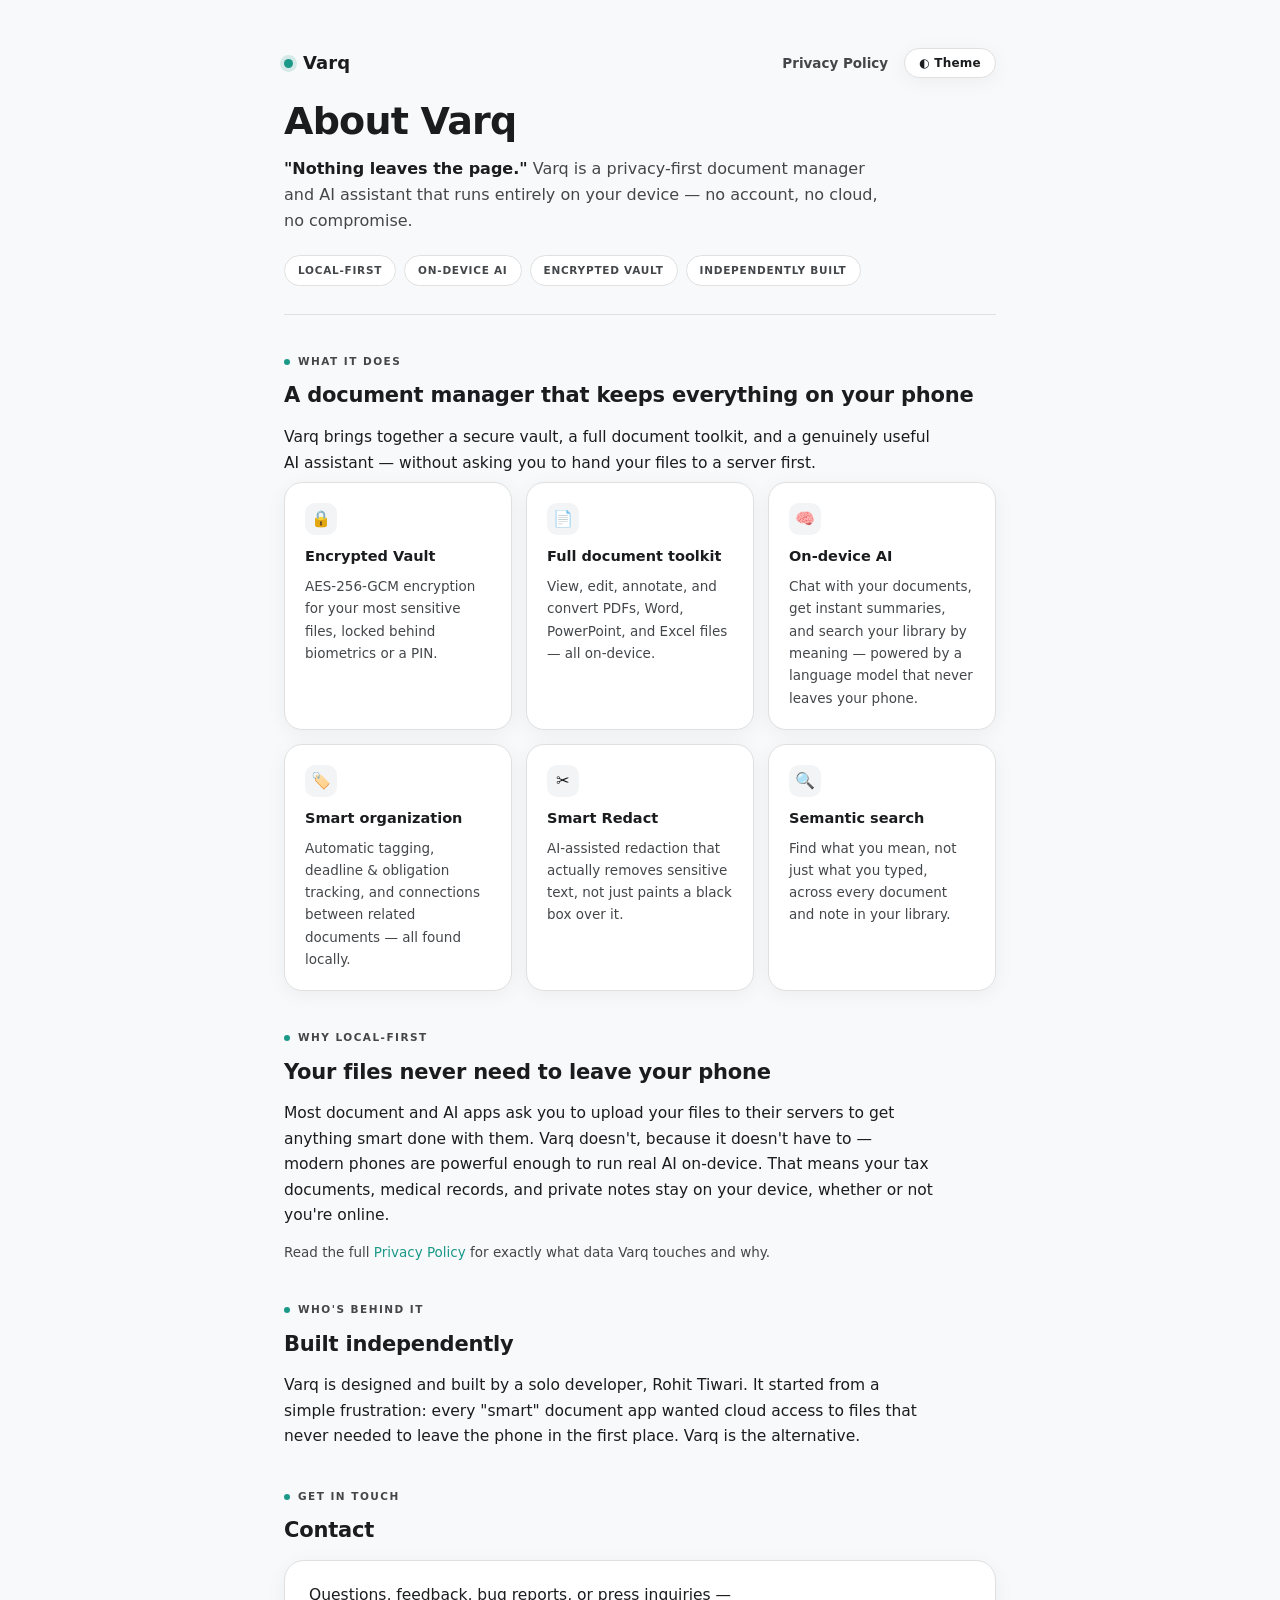
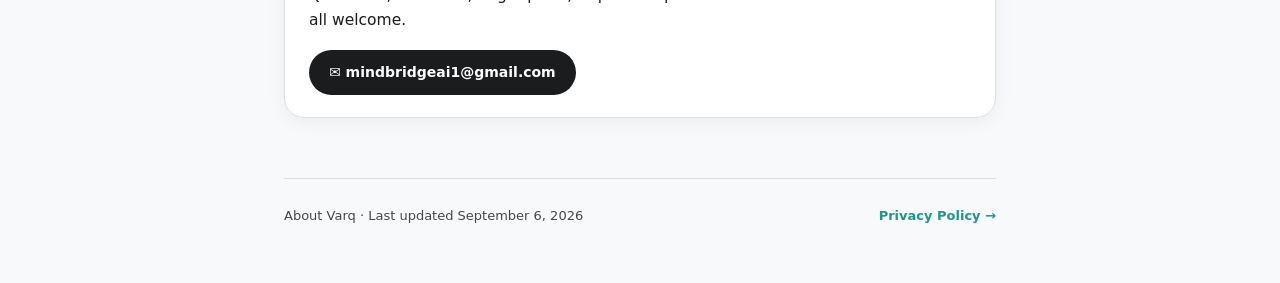
==== index.html @ 079fc521 "Varq Privacy Policy and About/Contact pages Static pages served via GitHub Pages. Replaces mindbridg" ====
<!doctype html>
<html lang="en">
<head>
<meta charset="utf-8">
<meta name="viewport" content="width=device-width, initial-scale=1">
<title>About &amp; Contact — Varq</title>
<meta name="description" content="Varq is a privacy-first document manager and on-device AI assistant. No account, no cloud, no compromise. Get in touch or read the Privacy Policy.">
<style>
/* ── Fonts (relative to web/ in the repo; graceful system-font fallback elsewhere) ── */
@font-face { font-family:'Manrope'; src:url('assets/fonts/Manrope%5Bwght%5D.ttf') format('truetype-variations'); font-weight:200 800; font-display:swap; }
@font-face { font-family:'Inter'; src:url('assets/fonts/Inter-Regular.ttf') format('truetype'); font-weight:400; font-display:swap; }
@font-face { font-family:'Inter'; src:url('assets/fonts/Inter-Medium.ttf') format('truetype'); font-weight:500; font-display:swap; }
@font-face { font-family:'Inter'; src:url('assets/fonts/Inter-SemiBold.ttf') format('truetype'); font-weight:600; font-display:swap; }
@font-face { font-family:'Inter'; src:url('assets/fonts/Inter-Bold.ttf') format('truetype'); font-weight:700; font-display:swap; }
@font-face { font-family:'JetBrainsMono'; src:url('assets/fonts/JetBrainsMono-Regular.ttf') format('truetype'); font-weight:400; font-display:swap; }

/* ── Page tokens — shared with docs/design-system.html ── */
:root {
  --bg:#F8F9FA; --surface:#FFFFFF; --surface-high:#F3F4F5; --surface-highest:#E7E8E9;
  --ink:#1A1C1E; --muted:#44474A; --faint:#77797D; --hairline:#E0E0E0;
  --accent:#1A1C1E; --on-accent:#FFFFFF; --gold-ink:#735C00; --teal:#1A9888;
  --shadow-2:0 4px 20px rgba(0,0,0,.05);
  --shadow-2h:0 6px 28px rgba(0,0,0,.08);
  --font-display:'Manrope',-apple-system,'Segoe UI',system-ui,sans-serif;
  --font-body:'Inter',-apple-system,'Segoe UI',Roboto,system-ui,sans-serif;
  --font-mono:'JetBrainsMono',ui-monospace,'SF Mono','Cascadia Code',Menlo,monospace;
  color-scheme: light dark;
}
@media (prefers-color-scheme: dark) {
  :root:not([data-theme="light"]) {
    --bg:#121212; --surface:#1A1C1E; --surface-high:#25272A; --surface-highest:#2E3032;
    --ink:#F0F1F2; --muted:#C5C6CA; --faint:#8A8D91; --hairline:#44474A;
    --accent:#E2E2E5; --on-accent:#1A1C1E; --gold-ink:#FED65B; --teal:#44DDC1;
    --shadow-2:0 4px 20px rgba(0,0,0,.45);
    --shadow-2h:0 6px 28px rgba(0,0,0,.55);
  }
}
:root[data-theme="dark"] {
  --bg:#121212; --surface:#1A1C1E; --surface-high:#25272A; --surface-highest:#2E3032;
  --ink:#F0F1F2; --muted:#C5C6CA; --faint:#8A8D91; --hairline:#44474A;
  --accent:#E2E2E5; --on-accent:#1A1C1E; --gold-ink:#FED65B; --teal:#44DDC1;
  --shadow-2:0 4px 20px rgba(0,0,0,.45);
  --shadow-2h:0 6px 28px rgba(0,0,0,.55);
}

* { box-sizing:border-box; margin:0; padding:0; }
html { scroll-behavior:smooth; }
body {
  font-family:var(--font-body); font-size:15.5px; line-height:1.65;
  background:var(--bg); color:var(--ink); -webkit-font-smoothing:antialiased;
}
a { color:var(--teal); text-decoration:none; }
a:hover { text-decoration:underline; }
:focus-visible { outline:2px solid var(--gold-ink); outline-offset:2px; border-radius:4px; }
strong { color:var(--ink); }

.wrap { max-width:760px; margin:0 auto; padding:0 24px; }

header.masthead { padding:48px 0 28px; border-bottom:1px solid var(--hairline); }
.top-row { display:flex; align-items:center; gap:16px; flex-wrap:wrap; }
.brand { display:flex; align-items:center; gap:10px; font-family:var(--font-display); font-weight:800; font-size:18px; letter-spacing:.1px; }
.brand-dot { width:9px; height:9px; border-radius:50%; background:var(--teal); box-shadow:0 0 0 4px color-mix(in srgb, var(--teal) 16%, transparent); flex:none; }
.top-nav { margin-left:auto; display:flex; align-items:center; gap:18px; font-size:13.5px; font-weight:600; }
.top-nav a { color:var(--muted); }
.top-nav a:hover { color:var(--ink); }
.theme-toggle {
  border:1px solid var(--hairline); background:var(--surface); color:var(--ink);
  border-radius:9999px; padding:7px 14px; font:600 12px var(--font-body); letter-spacing:.02em;
  cursor:pointer; box-shadow:var(--shadow-2);
}
.theme-toggle:hover { box-shadow:var(--shadow-2h); }

h1 {
  font-family:var(--font-display); font-weight:800; font-size:clamp(28px,5vw,38px);
  letter-spacing:-.02em; line-height:1.15; margin-top:22px; text-wrap:balance;
}
.lede { color:var(--muted); font-size:16px; max-width:60ch; margin-top:12px; }
.lede em { color:var(--ink); font-style:normal; font-weight:600; }

.meta-chips { display:flex; gap:8px; flex-wrap:wrap; margin-top:20px; }
.meta-chip {
  font-size:10.5px; font-weight:700; letter-spacing:.07em; text-transform:uppercase;
  border:1px solid var(--hairline); border-radius:9999px; padding:6px 13px; color:var(--muted);
  background:var(--surface);
}

main { padding-bottom:8px; }
section { padding:38px 0 0; }
.eyebrow {
  display:flex; align-items:center; gap:8px;
  font-size:10.5px; font-weight:700; letter-spacing:.14em; text-transform:uppercase; color:var(--muted);
}
.eyebrow::before { content:''; width:6px; height:6px; border-radius:50%; background:var(--teal); }
h2 { font-family:var(--font-display); font-weight:800; font-size:21px; letter-spacing:-.01em; margin:8px 0 12px; }
section p { color:var(--ink); max-width:66ch; }
section p + p { margin-top:12px; }
section .note { color:var(--muted); font-size:13.5px; margin-top:12px; }

.card { background:var(--surface); border:1px solid var(--hairline); border-radius:20px; box-shadow:var(--shadow-2); padding:22px 24px; }

.feature-grid { display:grid; grid-template-columns:repeat(auto-fit,minmax(210px,1fr)); gap:14px; margin-top:6px; }
.feature-card { background:var(--surface); border:1px solid var(--hairline); border-radius:18px; padding:20px; box-shadow:var(--shadow-2); }
.feature-card .ic {
  width:32px; height:32px; border-radius:10px; background:var(--surface-high);
  display:flex; align-items:center; justify-content:center; font-size:16px; margin-bottom:10px;
}
.feature-card h3 { font-family:var(--font-display); font-weight:800; font-size:14.5px; margin-bottom:6px; }
.feature-card p { color:var(--muted); font-size:13.5px; max-width:none; }

.contact-card { display:flex; flex-wrap:wrap; align-items:center; gap:16px; justify-content:space-between; }
.contact-btn {
  display:inline-flex; align-items:center; gap:8px; background:var(--accent); color:var(--on-accent);
  font-weight:700; font-size:14px; padding:11px 20px; border-radius:9999px; white-space:nowrap;
}
.contact-btn:hover { text-decoration:none; opacity:.92; }

footer {
  border-top:1px solid var(--hairline); margin-top:52px; padding:26px 0 56px;
  font-size:13px; color:var(--muted); display:flex; flex-wrap:wrap; gap:8px 22px;
  justify-content:space-between; align-items:center;
}
footer a { font-weight:600; }

@media print {
  .theme-toggle { display:none; }
  body { background:#fff; color:#000; }
}
</style>
</head>
<body>
<div class="wrap">
  <header class="masthead">
    <div class="top-row">
      <div class="brand"><span class="brand-dot" aria-hidden="true"></span>Varq</div>
      <nav class="top-nav">
        <a href="privacy-policy.html">Privacy Policy</a>
      </nav>
      <button class="theme-toggle" id="themeToggle" type="button" aria-label="Toggle page theme">◐ Theme</button>
    </div>
    <h1>About Varq</h1>
    <p class="lede"><em>"Nothing leaves the page."</em> Varq is a privacy-first document manager and AI assistant that runs entirely on your device — no account, no cloud, no compromise.</p>
    <div class="meta-chips">
      <span class="meta-chip">Local-first</span>
      <span class="meta-chip">On-device AI</span>
      <span class="meta-chip">Encrypted vault</span>
      <span class="meta-chip">Independently built</span>
    </div>
  </header>

  <main>
    <section id="what-it-does">
      <div class="eyebrow">What it does</div>
      <h2>A document manager that keeps everything on your phone</h2>
      <p>Varq brings together a secure vault, a full document toolkit, and a genuinely useful AI assistant — without asking you to hand your files to a server first.</p>
      <div class="feature-grid">
        <div class="feature-card">
          <div class="ic">🔒</div>
          <h3>Encrypted Vault</h3>
          <p>AES-256-GCM encryption for your most sensitive files, locked behind biometrics or a PIN.</p>
        </div>
        <div class="feature-card">
          <div class="ic">📄</div>
          <h3>Full document toolkit</h3>
          <p>View, edit, annotate, and convert PDFs, Word, PowerPoint, and Excel files — all on-device.</p>
        </div>
        <div class="feature-card">
          <div class="ic">🧠</div>
          <h3>On-device AI</h3>
          <p>Chat with your documents, get instant summaries, and search your library by meaning — powered by a language model that never leaves your phone.</p>
        </div>
        <div class="feature-card">
          <div class="ic">🏷️</div>
          <h3>Smart organization</h3>
          <p>Automatic tagging, deadline &amp; obligation tracking, and connections between related documents — all found locally.</p>
        </div>
        <div class="feature-card">
          <div class="ic">✂️</div>
          <h3>Smart Redact</h3>
          <p>AI-assisted redaction that actually removes sensitive text, not just paints a black box over it.</p>
        </div>
        <div class="feature-card">
          <div class="ic">🔍</div>
          <h3>Semantic search</h3>
          <p>Find what you mean, not just what you typed, across every document and note in your library.</p>
        </div>
      </div>
    </section>

    <section id="why-local-first">
      <div class="eyebrow">Why local-first</div>
      <h2>Your files never need to leave your phone</h2>
      <p>Most document and AI apps ask you to upload your files to their servers to get anything smart done with them. Varq doesn't, because it doesn't have to — modern phones are powerful enough to run real AI on-device. That means your tax documents, medical records, and private notes stay on your device, whether or not you're online.</p>
      <p class="note">Read the full <a href="privacy-policy.html">Privacy Policy</a> for exactly what data Varq touches and why.</p>
    </section>

    <section id="built-by">
      <div class="eyebrow">Who's behind it</div>
      <h2>Built independently</h2>
      <p>Varq is designed and built by a solo developer, Rohit Tiwari. It started from a simple frustration: every "smart" document app wanted cloud access to files that never needed to leave the phone in the first place. Varq is the alternative.</p>
    </section>

    <section id="contact">
      <div class="eyebrow">Get in touch</div>
      <h2>Contact</h2>
      <div class="card contact-card">
        <p style="max-width:44ch">Questions, feedback, bug reports, or press inquiries — all welcome.</p>
        <a class="contact-btn" href="mailto:mindbridgeai1@gmail.com">✉ mindbridgeai1@gmail.com</a>
      </div>
    </section>
  </main>

  <footer>
    <span>About Varq · Last updated September 6, 2026</span>
    <a href="privacy-policy.html">Privacy Policy →</a>
  </footer>
</div>
<script>
(function () {
  var root = document.documentElement;
  try {
    var saved = localStorage.getItem('mb-theme');
    if (saved === 'dark' || saved === 'light') root.dataset.theme = saved;
  } catch (e) {}
  document.getElementById('themeToggle').addEventListener('click', function () {
    var dark = root.dataset.theme ? root.dataset.theme === 'dark'
      : matchMedia('(prefers-color-scheme: dark)').matches;
    var next = dark ? 'light' : 'dark';
    root.dataset.theme = next;
    try { localStorage.setItem('mb-theme', next); } catch (e) {}
  });
})();
</script>
</body>
</html>
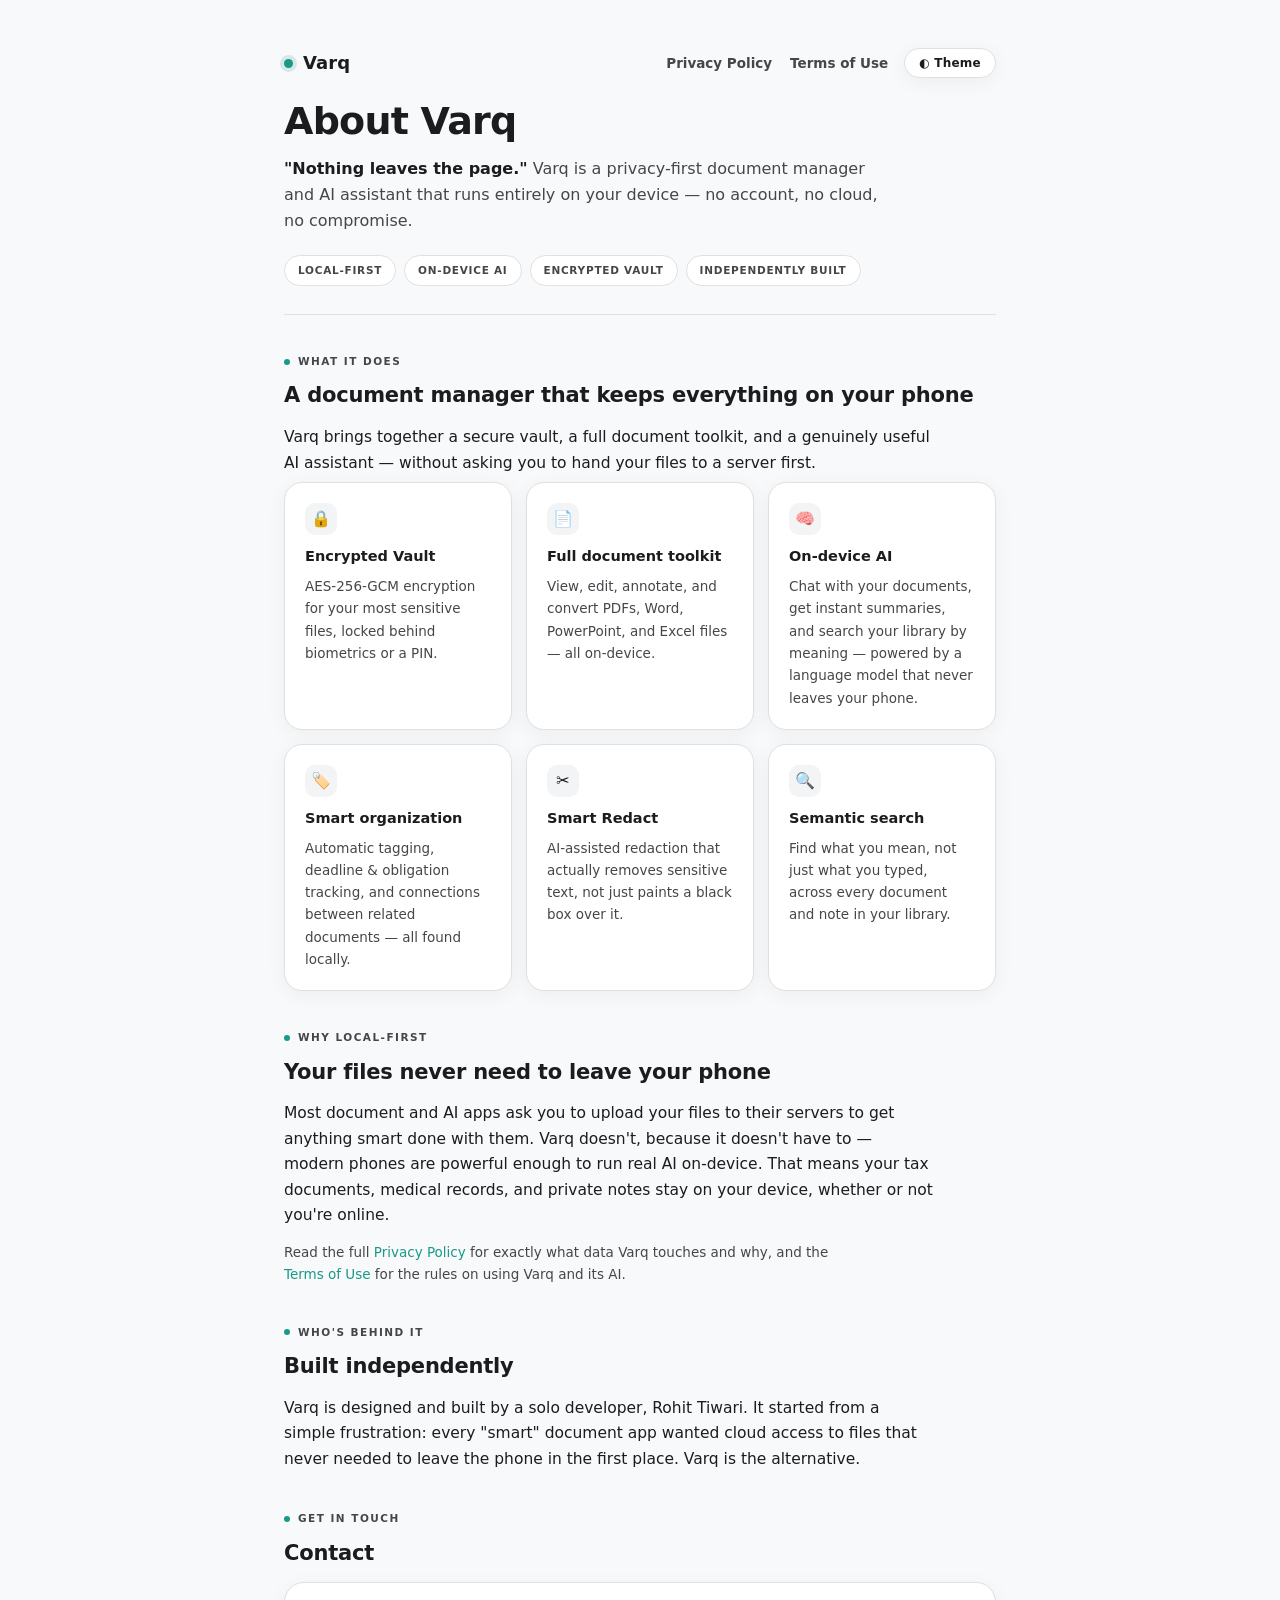
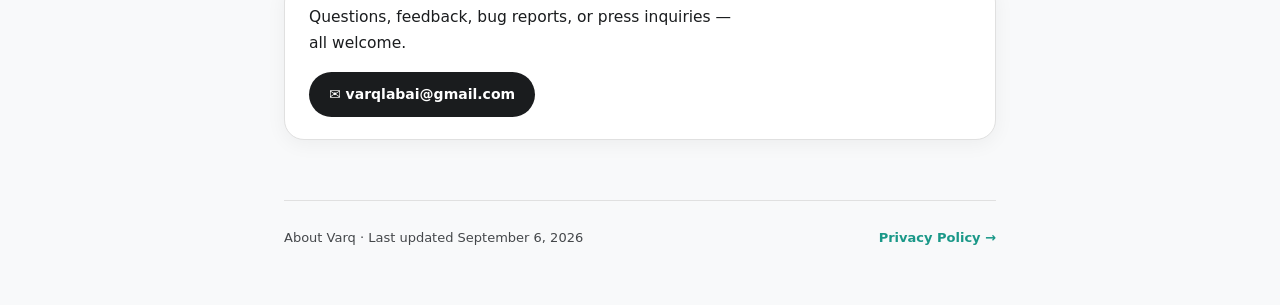
==== commit 774d322f: "Terms of Use, corrected privacy policy, Varq contact address - New terms.html (Gemma Terms of Use no" ====
--- a/index.html
+++ b/index.html
@@ -134,6 +134,7 @@
       <div class="brand"><span class="brand-dot" aria-hidden="true"></span>Varq</div>
       <nav class="top-nav">
         <a href="privacy-policy.html">Privacy Policy</a>
+        <a href="terms.html">Terms of Use</a>
       </nav>
       <button class="theme-toggle" id="themeToggle" type="button" aria-label="Toggle page theme">◐ Theme</button>
     </div>
@@ -190,7 +191,7 @@
       <div class="eyebrow">Why local-first</div>
       <h2>Your files never need to leave your phone</h2>
       <p>Most document and AI apps ask you to upload your files to their servers to get anything smart done with them. Varq doesn't, because it doesn't have to — modern phones are powerful enough to run real AI on-device. That means your tax documents, medical records, and private notes stay on your device, whether or not you're online.</p>
-      <p class="note">Read the full <a href="privacy-policy.html">Privacy Policy</a> for exactly what data Varq touches and why.</p>
+      <p class="note">Read the full <a href="privacy-policy.html">Privacy Policy</a> for exactly what data Varq touches and why, and the <a href="terms.html">Terms of Use</a> for the rules on using Varq and its AI.</p>
     </section>
 
     <section id="built-by">
@@ -204,7 +205,7 @@
       <h2>Contact</h2>
       <div class="card contact-card">
         <p style="max-width:44ch">Questions, feedback, bug reports, or press inquiries — all welcome.</p>
-        <a class="contact-btn" href="mailto:mindbridgeai1@gmail.com">✉ mindbridgeai1@gmail.com</a>
+        <a class="contact-btn" href="mailto:varqlabai@gmail.com">✉ varqlabai@gmail.com</a>
       </div>
     </section>
   </main>
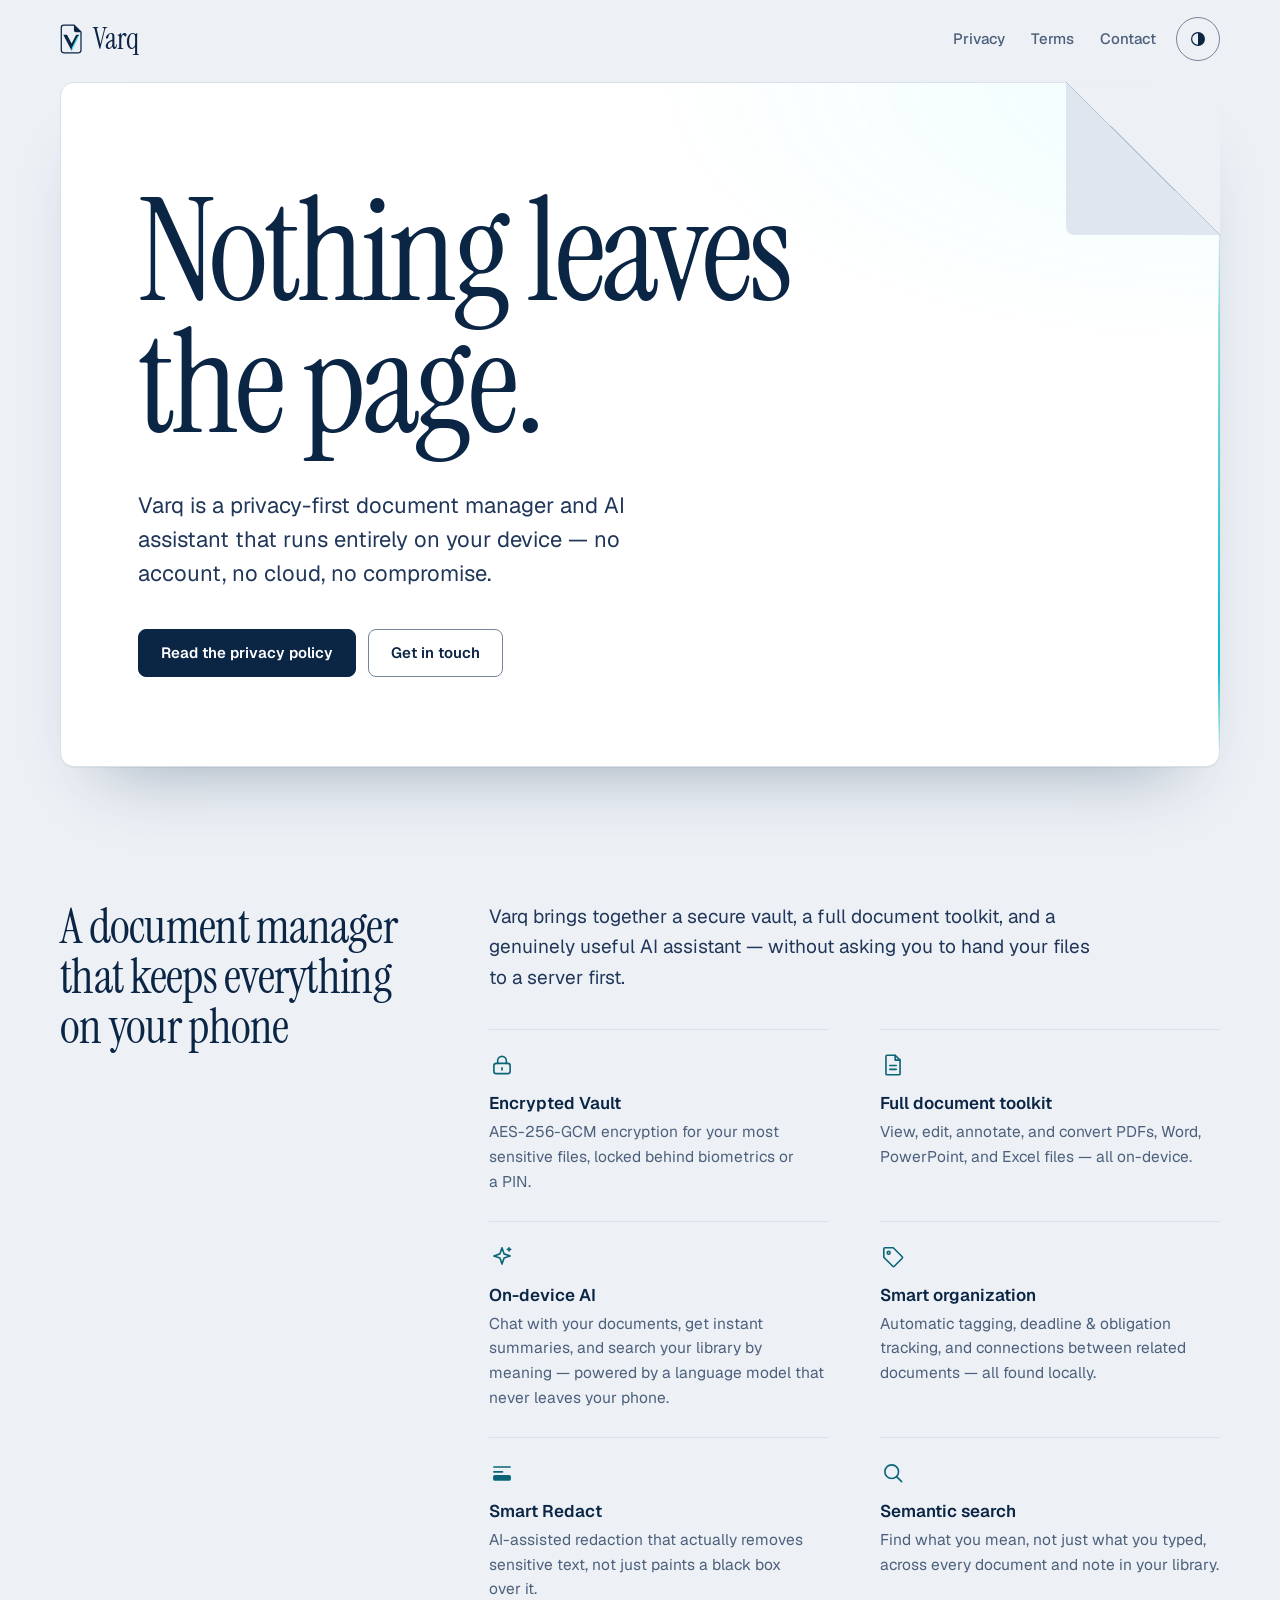
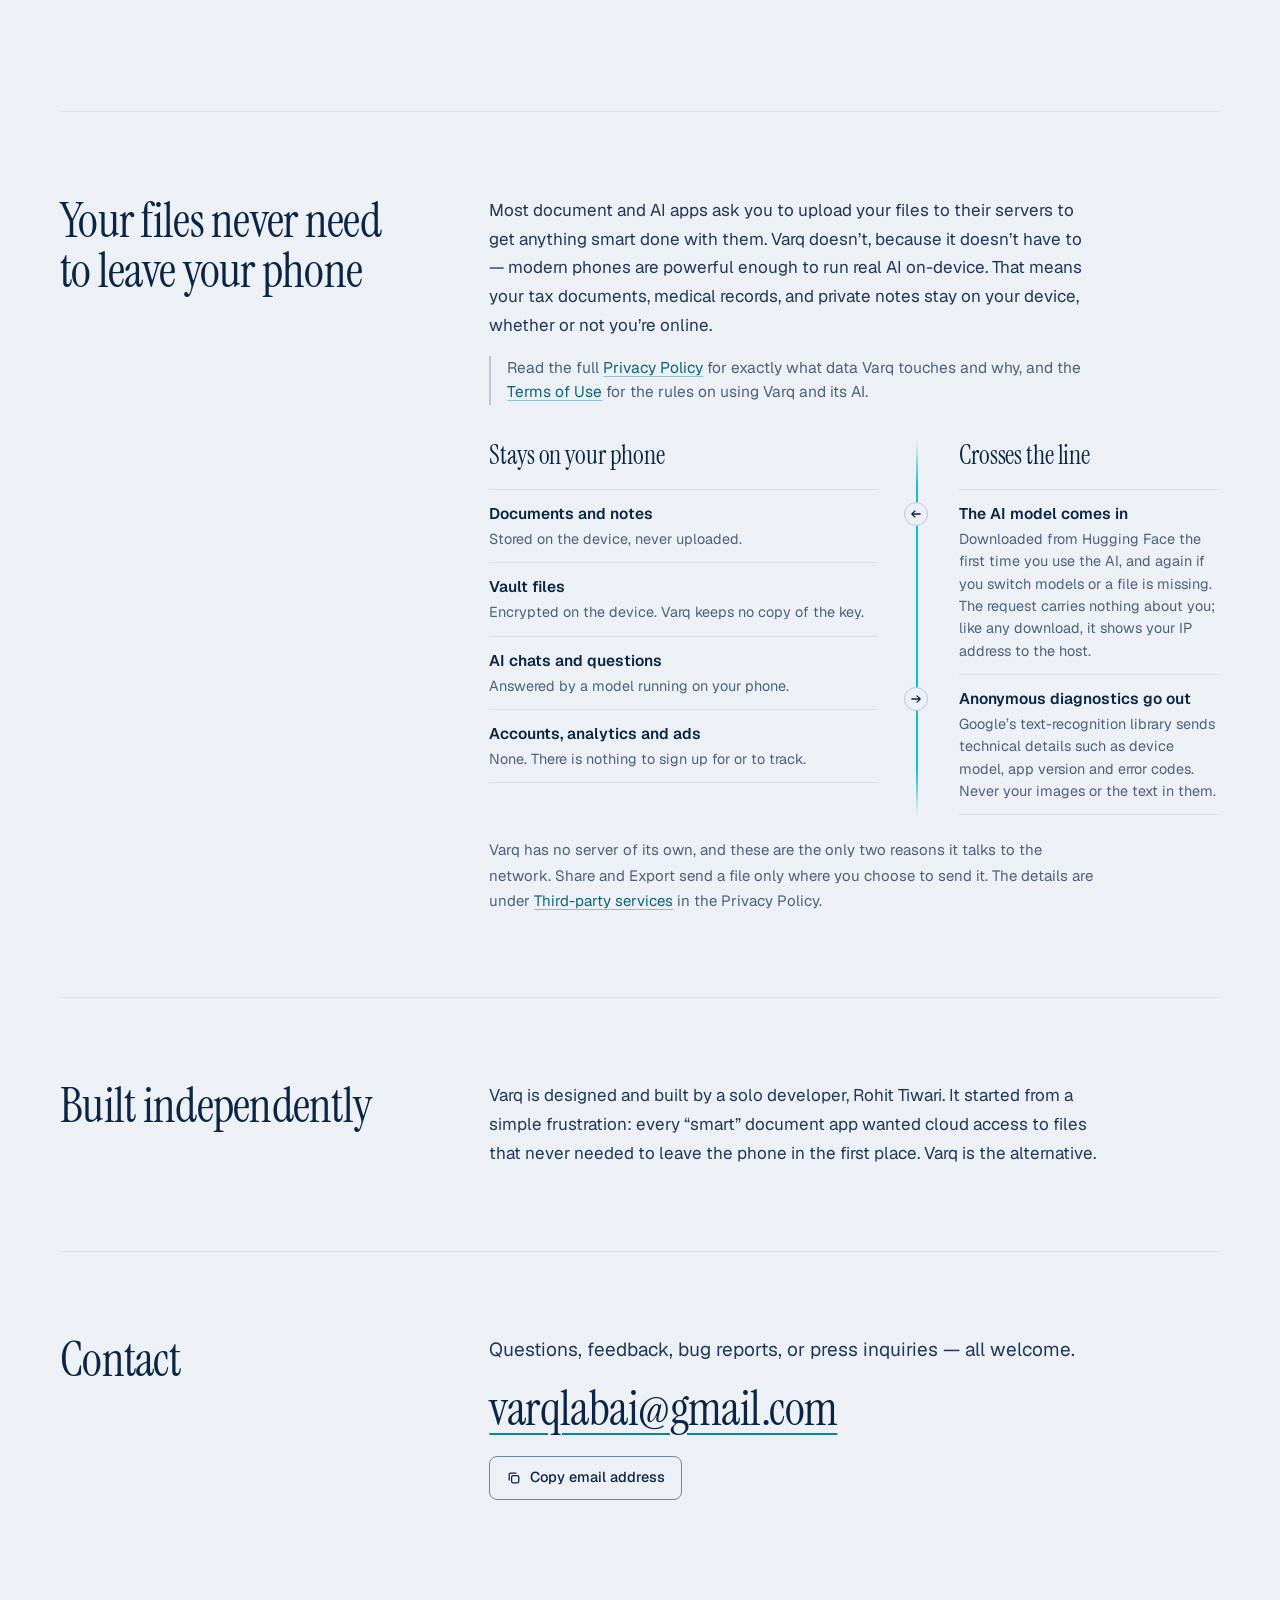
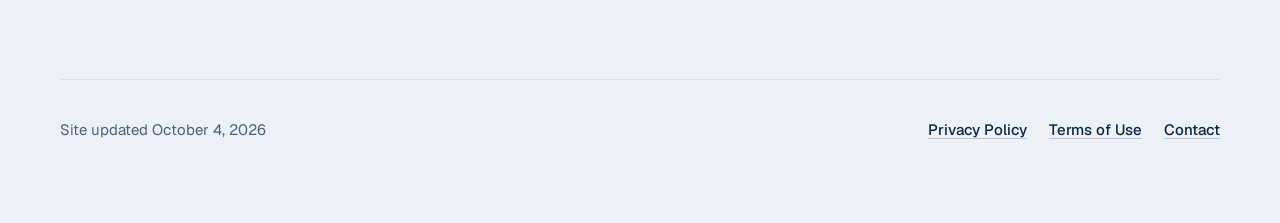
==== commit f6b104d0: "Redesign: sheet-and-fold identity, self-hosted fonts, branded 404 One shared stylesheet and script i" ====
--- a/index.html
+++ b/index.html
@@ -3,233 +3,177 @@
 <head>
 <meta charset="utf-8">
 <meta name="viewport" content="width=device-width, initial-scale=1">
-<title>About &amp; Contact — Varq</title>
+<title>Varq — Nothing leaves the page</title>
 <meta name="description" content="Varq is a privacy-first document manager and on-device AI assistant. No account, no cloud, no compromise. Get in touch or read the Privacy Policy.">
-<style>
-/* ── Fonts (relative to web/ in the repo; graceful system-font fallback elsewhere) ── */
-@font-face { font-family:'Manrope'; src:url('assets/fonts/Manrope%5Bwght%5D.ttf') format('truetype-variations'); font-weight:200 800; font-display:swap; }
-@font-face { font-family:'Inter'; src:url('assets/fonts/Inter-Regular.ttf') format('truetype'); font-weight:400; font-display:swap; }
-@font-face { font-family:'Inter'; src:url('assets/fonts/Inter-Medium.ttf') format('truetype'); font-weight:500; font-display:swap; }
-@font-face { font-family:'Inter'; src:url('assets/fonts/Inter-SemiBold.ttf') format('truetype'); font-weight:600; font-display:swap; }
-@font-face { font-family:'Inter'; src:url('assets/fonts/Inter-Bold.ttf') format('truetype'); font-weight:700; font-display:swap; }
-@font-face { font-family:'JetBrainsMono'; src:url('assets/fonts/JetBrainsMono-Regular.ttf') format('truetype'); font-weight:400; font-display:swap; }
+<meta name="color-scheme" content="light dark">
+<meta name="referrer" content="no-referrer">
+<meta name="theme-color" media="(prefers-color-scheme: light)" content="#edf1f6">
+<meta name="theme-color" media="(prefers-color-scheme: dark)" content="#070e1b">
+<link rel="canonical" href="https://rohitt-dev.github.io/varq-web/">
 
-/* ── Page tokens — shared with docs/design-system.html ── */
-:root {
-  --bg:#F8F9FA; --surface:#FFFFFF; --surface-high:#F3F4F5; --surface-highest:#E7E8E9;
-  --ink:#1A1C1E; --muted:#44474A; --faint:#77797D; --hairline:#E0E0E0;
-  --accent:#1A1C1E; --on-accent:#FFFFFF; --gold-ink:#735C00; --teal:#1A9888;
-  --shadow-2:0 4px 20px rgba(0,0,0,.05);
-  --shadow-2h:0 6px 28px rgba(0,0,0,.08);
-  --font-display:'Manrope',-apple-system,'Segoe UI',system-ui,sans-serif;
-  --font-body:'Inter',-apple-system,'Segoe UI',Roboto,system-ui,sans-serif;
-  --font-mono:'JetBrainsMono',ui-monospace,'SF Mono','Cascadia Code',Menlo,monospace;
-  color-scheme: light dark;
-}
-@media (prefers-color-scheme: dark) {
-  :root:not([data-theme="light"]) {
-    --bg:#121212; --surface:#1A1C1E; --surface-high:#25272A; --surface-highest:#2E3032;
-    --ink:#F0F1F2; --muted:#C5C6CA; --faint:#8A8D91; --hairline:#44474A;
-    --accent:#E2E2E5; --on-accent:#1A1C1E; --gold-ink:#FED65B; --teal:#44DDC1;
-    --shadow-2:0 4px 20px rgba(0,0,0,.45);
-    --shadow-2h:0 6px 28px rgba(0,0,0,.55);
-  }
-}
-:root[data-theme="dark"] {
-  --bg:#121212; --surface:#1A1C1E; --surface-high:#25272A; --surface-highest:#2E3032;
-  --ink:#F0F1F2; --muted:#C5C6CA; --faint:#8A8D91; --hairline:#44474A;
-  --accent:#E2E2E5; --on-accent:#1A1C1E; --gold-ink:#FED65B; --teal:#44DDC1;
-  --shadow-2:0 4px 20px rgba(0,0,0,.45);
-  --shadow-2h:0 6px 28px rgba(0,0,0,.55);
-}
+<meta property="og:type" content="website">
+<meta property="og:site_name" content="Varq">
+<meta property="og:title" content="Varq — Nothing leaves the page">
+<meta property="og:description" content="A privacy-first document manager and AI assistant that runs entirely on your device. No account, no cloud, no compromise.">
+<meta property="og:url" content="https://rohitt-dev.github.io/varq-web/">
+<meta property="og:image" content="https://rohitt-dev.github.io/varq-web/site/og.png">
+<meta property="og:image:width" content="1200">
+<meta property="og:image:height" content="630">
+<meta property="og:image:alt" content="Varq: Nothing leaves the page.">
+<meta name="twitter:card" content="summary_large_image">
+<meta name="twitter:image:alt" content="Varq: Nothing leaves the page.">
 
-* { box-sizing:border-box; margin:0; padding:0; }
-html { scroll-behavior:smooth; }
-body {
-  font-family:var(--font-body); font-size:15.5px; line-height:1.65;
-  background:var(--bg); color:var(--ink); -webkit-font-smoothing:antialiased;
-}
-a { color:var(--teal); text-decoration:none; }
-a:hover { text-decoration:underline; }
-:focus-visible { outline:2px solid var(--gold-ink); outline-offset:2px; border-radius:4px; }
-strong { color:var(--ink); }
-
-.wrap { max-width:760px; margin:0 auto; padding:0 24px; }
-
-header.masthead { padding:48px 0 28px; border-bottom:1px solid var(--hairline); }
-.top-row { display:flex; align-items:center; gap:16px; flex-wrap:wrap; }
-.brand { display:flex; align-items:center; gap:10px; font-family:var(--font-display); font-weight:800; font-size:18px; letter-spacing:.1px; }
-.brand-dot { width:9px; height:9px; border-radius:50%; background:var(--teal); box-shadow:0 0 0 4px color-mix(in srgb, var(--teal) 16%, transparent); flex:none; }
-.top-nav { margin-left:auto; display:flex; align-items:center; gap:18px; font-size:13.5px; font-weight:600; }
-.top-nav a { color:var(--muted); }
-.top-nav a:hover { color:var(--ink); }
-.theme-toggle {
-  border:1px solid var(--hairline); background:var(--surface); color:var(--ink);
-  border-radius:9999px; padding:7px 14px; font:600 12px var(--font-body); letter-spacing:.02em;
-  cursor:pointer; box-shadow:var(--shadow-2);
-}
-.theme-toggle:hover { box-shadow:var(--shadow-2h); }
-
-h1 {
-  font-family:var(--font-display); font-weight:800; font-size:clamp(28px,5vw,38px);
-  letter-spacing:-.02em; line-height:1.15; margin-top:22px; text-wrap:balance;
-}
-.lede { color:var(--muted); font-size:16px; max-width:60ch; margin-top:12px; }
-.lede em { color:var(--ink); font-style:normal; font-weight:600; }
-
-.meta-chips { display:flex; gap:8px; flex-wrap:wrap; margin-top:20px; }
-.meta-chip {
-  font-size:10.5px; font-weight:700; letter-spacing:.07em; text-transform:uppercase;
-  border:1px solid var(--hairline); border-radius:9999px; padding:6px 13px; color:var(--muted);
-  background:var(--surface);
-}
-
-main { padding-bottom:8px; }
-section { padding:38px 0 0; }
-.eyebrow {
-  display:flex; align-items:center; gap:8px;
-  font-size:10.5px; font-weight:700; letter-spacing:.14em; text-transform:uppercase; color:var(--muted);
-}
-.eyebrow::before { content:''; width:6px; height:6px; border-radius:50%; background:var(--teal); }
-h2 { font-family:var(--font-display); font-weight:800; font-size:21px; letter-spacing:-.01em; margin:8px 0 12px; }
-section p { color:var(--ink); max-width:66ch; }
-section p + p { margin-top:12px; }
-section .note { color:var(--muted); font-size:13.5px; margin-top:12px; }
-
-.card { background:var(--surface); border:1px solid var(--hairline); border-radius:20px; box-shadow:var(--shadow-2); padding:22px 24px; }
-
-.feature-grid { display:grid; grid-template-columns:repeat(auto-fit,minmax(210px,1fr)); gap:14px; margin-top:6px; }
-.feature-card { background:var(--surface); border:1px solid var(--hairline); border-radius:18px; padding:20px; box-shadow:var(--shadow-2); }
-.feature-card .ic {
-  width:32px; height:32px; border-radius:10px; background:var(--surface-high);
-  display:flex; align-items:center; justify-content:center; font-size:16px; margin-bottom:10px;
-}
-.feature-card h3 { font-family:var(--font-display); font-weight:800; font-size:14.5px; margin-bottom:6px; }
-.feature-card p { color:var(--muted); font-size:13.5px; max-width:none; }
-
-.contact-card { display:flex; flex-wrap:wrap; align-items:center; gap:16px; justify-content:space-between; }
-.contact-btn {
-  display:inline-flex; align-items:center; gap:8px; background:var(--accent); color:var(--on-accent);
-  font-weight:700; font-size:14px; padding:11px 20px; border-radius:9999px; white-space:nowrap;
-}
-.contact-btn:hover { text-decoration:none; opacity:.92; }
-
-footer {
-  border-top:1px solid var(--hairline); margin-top:52px; padding:26px 0 56px;
-  font-size:13px; color:var(--muted); display:flex; flex-wrap:wrap; gap:8px 22px;
-  justify-content:space-between; align-items:center;
-}
-footer a { font-weight:600; }
-
-@media print {
-  .theme-toggle { display:none; }
-  body { background:#fff; color:#000; }
-}
-</style>
+<link rel="icon" href="site/favicon.svg" type="image/svg+xml">
+<link rel="icon" href="site/favicon-32.png" sizes="32x32" type="image/png">
+<link rel="apple-touch-icon" href="site/apple-touch-icon.png">
+<link rel="preload" href="site/fonts/Geist-Variable.woff2" as="font" type="font/woff2" crossorigin>
+<link rel="preload" href="site/fonts/InstrumentSerif-Regular.woff2" as="font" type="font/woff2" crossorigin>
+<link rel="stylesheet" href="site/varq.css">
+<script>
+(function(d){d.classList.add("js");try{var t=localStorage.getItem("varq-theme")||localStorage.getItem("mb-theme");if(t==="light"||t==="dark"){d.dataset.theme=t;var m=document.querySelectorAll('meta[name="theme-color"]');for(var i=0;i<m.length;i++){m[i].removeAttribute("media");m[i].setAttribute("content",t==="dark"?"#070e1b":"#edf1f6")}}}catch(e){}})(document.documentElement);
+</script>
 </head>
 <body>
-<div class="wrap">
-  <header class="masthead">
-    <div class="top-row">
-      <div class="brand"><span class="brand-dot" aria-hidden="true"></span>Varq</div>
-      <nav class="top-nav">
-        <a href="privacy-policy.html">Privacy Policy</a>
-        <a href="terms.html">Terms of Use</a>
-      </nav>
-      <button class="theme-toggle" id="themeToggle" type="button" aria-label="Toggle page theme">◐ Theme</button>
-    </div>
-    <h1>About Varq</h1>
-    <p class="lede"><em>"Nothing leaves the page."</em> Varq is a privacy-first document manager and AI assistant that runs entirely on your device — no account, no cloud, no compromise.</p>
-    <div class="meta-chips">
-      <span class="meta-chip">Local-first</span>
-      <span class="meta-chip">On-device AI</span>
-      <span class="meta-chip">Encrypted vault</span>
-      <span class="meta-chip">Independently built</span>
-    </div>
+<svg class="sprite" aria-hidden="true" focusable="false">
+  <symbol id="mark" viewBox="0 0 572 770">
+    <path d="M95 31H365L539 205V677A62 62 0 0 1 477 739H95A62 62 0 0 1 33 677V93A62 62 0 0 1 95 31Z" fill="none" stroke="currentColor" stroke-width="32" stroke-linejoin="round"/>
+    <path d="M358 31 540 213H410Q358 213 358 163Z" fill="currentColor"/>
+    <path d="M85 275H180L298 500 415 275H500L450 330 305 620 300 690Z" fill="currentColor"/>
+    <path d="M500 275 300 690 305 620 450 330Z" fill="#17E1E9"/>
+  </symbol>
+  <symbol id="i-theme" viewBox="0 0 24 24"><circle cx="12" cy="12" r="8.5" fill="none" stroke="currentColor" stroke-width="1.6"/><path d="M12 3.5a8.5 8.5 0 0 1 0 17z" fill="currentColor"/></symbol>
+  <symbol id="i-check" viewBox="0 0 20 20"><path d="M4 10.5l4 4 8-9" fill="none" stroke="currentColor" stroke-width="1.8" stroke-linecap="round" stroke-linejoin="round"/></symbol>
+  <symbol id="i-in" viewBox="0 0 20 20"><path d="M16 10H4m0 0 4.5-4.5M4 10l4.5 4.5" fill="none" stroke="currentColor" stroke-width="1.8" stroke-linecap="round" stroke-linejoin="round"/></symbol>
+  <symbol id="i-out" viewBox="0 0 20 20"><path d="M4 10h12m0 0-4.5-4.5M16 10l-4.5 4.5" fill="none" stroke="currentColor" stroke-width="1.8" stroke-linecap="round" stroke-linejoin="round"/></symbol>
+  <symbol id="i-copy" viewBox="0 0 20 20"><g fill="none" stroke="currentColor" stroke-width="1.6" stroke-linecap="round" stroke-linejoin="round"><rect x="7" y="7" width="9" height="9" rx="2"/><path d="M4 12.5V5.5A1.5 1.5 0 0 1 5.5 4h7"/></g></symbol>
+  <symbol id="f-vault" viewBox="0 0 24 24"><g fill="none" stroke="currentColor" stroke-width="1.5" stroke-linecap="round" stroke-linejoin="round"><rect x="4.5" y="10.5" width="15" height="9.5" rx="2.2"/><path d="M8 10.5V8a4 4 0 0 1 8 0v2.5"/><path d="M12 14.5v2"/></g></symbol>
+  <symbol id="f-docs" viewBox="0 0 24 24"><g fill="none" stroke="currentColor" stroke-width="1.5" stroke-linecap="round" stroke-linejoin="round"><path d="M6.5 3h7.5l4.5 4.5V20a1 1 0 0 1-1 1h-11a1 1 0 0 1-1-1V4a1 1 0 0 1 1-1z"/><path d="M14 3v4.5h4.5M9 12.5h6M9 16h6"/></g></symbol>
+  <symbol id="f-ai" viewBox="0 0 24 24"><g fill="none" stroke="currentColor" stroke-width="1.5" stroke-linecap="round" stroke-linejoin="round"><path d="M12 3.5l1.9 5.6 5.6 1.9-5.6 1.9L12 18.5l-1.9-5.6L4.5 11l5.6-1.9z"/><path d="M18.5 3.5v3M17 5h3"/></g></symbol>
+  <symbol id="f-tag" viewBox="0 0 24 24"><g fill="none" stroke="currentColor" stroke-width="1.5" stroke-linecap="round" stroke-linejoin="round"><path d="M3.5 12.2V4.5a1 1 0 0 1 1-1h7.7l8.3 8.3a1 1 0 0 1 0 1.4l-7.3 7.3a1 1 0 0 1-1.4 0z"/><circle cx="8" cy="8" r="1.3"/></g></symbol>
+  <symbol id="f-redact" viewBox="0 0 24 24"><g fill="none" stroke="currentColor" stroke-width="1.5" stroke-linecap="round" stroke-linejoin="round"><path d="M4.5 6.5h15M4.5 11h8"/><rect x="4.5" y="14.5" width="15" height="4" rx="1" fill="currentColor"/></g></symbol>
+  <symbol id="f-search" viewBox="0 0 24 24"><g fill="none" stroke="currentColor" stroke-width="1.5" stroke-linecap="round" stroke-linejoin="round"><circle cx="10.8" cy="10.8" r="6.3"/><path d="M20 20l-4.7-4.7"/></g></symbol>
+</svg>
+
+<a class="skip" href="#main">Skip to content</a>
+
+<div class="frame">
+  <header class="bar">
+    <a class="brand" href="./" aria-label="Varq, home"><svg viewBox="0 0 572 770" aria-hidden="true" focusable="false"><use href="#mark"/></svg><span>Varq</span></a>
+    <nav class="nav" aria-label="Site">
+      <a href="privacy-policy.html">Privacy</a>
+      <a href="terms.html">Terms</a>
+      <a href="#contact" data-narrow="hide">Contact</a>
+      <button class="theme" id="themeToggle" type="button" aria-pressed="false" aria-label="Dark theme"><svg aria-hidden="true" focusable="false"><use href="#i-theme"/></svg></button>
+    </nav>
   </header>
 
-  <main>
-    <section id="what-it-does">
-      <div class="eyebrow">What it does</div>
-      <h2>A document manager that keeps everything on your phone</h2>
-      <p>Varq brings together a secure vault, a full document toolkit, and a genuinely useful AI assistant — without asking you to hand your files to a server first.</p>
-      <div class="feature-grid">
-        <div class="feature-card">
-          <div class="ic">🔒</div>
-          <h3>Encrypted Vault</h3>
-          <p>AES-256-GCM encryption for your most sensitive files, locked behind biometrics or a PIN.</p>
-        </div>
-        <div class="feature-card">
-          <div class="ic">📄</div>
-          <h3>Full document toolkit</h3>
-          <p>View, edit, annotate, and convert PDFs, Word, PowerPoint, and Excel files — all on-device.</p>
-        </div>
-        <div class="feature-card">
-          <div class="ic">🧠</div>
-          <h3>On-device AI</h3>
-          <p>Chat with your documents, get instant summaries, and search your library by meaning — powered by a language model that never leaves your phone.</p>
-        </div>
-        <div class="feature-card">
-          <div class="ic">🏷️</div>
-          <h3>Smart organization</h3>
-          <p>Automatic tagging, deadline &amp; obligation tracking, and connections between related documents — all found locally.</p>
-        </div>
-        <div class="feature-card">
-          <div class="ic">✂️</div>
-          <h3>Smart Redact</h3>
-          <p>AI-assisted redaction that actually removes sensitive text, not just paints a black box over it.</p>
-        </div>
-        <div class="feature-card">
-          <div class="ic">🔍</div>
-          <h3>Semantic search</h3>
-          <p>Find what you mean, not just what you typed, across every document and note in your library.</p>
+  <main id="main">
+    <section class="sheet hero">
+      <span class="edge" data-draw style="--read:1" aria-hidden="true"></span>
+      <div class="hero__body">
+        <h1 id="top">Nothing leaves the page.</h1>
+        <p class="hero__lede">Varq is a privacy-first document manager and AI assistant that runs entirely on your device — no account, no cloud, no compromise.</p>
+        <div class="hero__actions">
+          <a class="btn" href="privacy-policy.html">Read the privacy policy</a>
+          <a class="btn btn--quiet" href="#contact">Get in touch</a>
         </div>
       </div>
     </section>
 
-    <section id="why-local-first">
-      <div class="eyebrow">Why local-first</div>
-      <h2>Your files never need to leave your phone</h2>
-      <p>Most document and AI apps ask you to upload your files to their servers to get anything smart done with them. Varq doesn't, because it doesn't have to — modern phones are powerful enough to run real AI on-device. That means your tax documents, medical records, and private notes stay on your device, whether or not you're online.</p>
-      <p class="note">Read the full <a href="privacy-policy.html">Privacy Policy</a> for exactly what data Varq touches and why, and the <a href="terms.html">Terms of Use</a> for the rules on using Varq and its AI.</p>
+    <section class="part" id="what-it-does">
+      <h2 class="part__title" id="what-it-does-h">A document manager that keeps everything on your phone</h2>
+      <div class="part__body">
+        <p class="part__lede">Varq brings together a secure vault, a full document toolkit, and a genuinely useful AI assistant — without asking you to hand your files to a server first.</p>
+        <ul class="features" role="list">
+          <li>
+            <svg aria-hidden="true" focusable="false"><use href="#f-vault"/></svg>
+            <h3>Encrypted Vault</h3>
+            <p>AES-256-GCM encryption for your most sensitive files, locked behind biometrics or a PIN.</p>
+          </li>
+          <li>
+            <svg aria-hidden="true" focusable="false"><use href="#f-docs"/></svg>
+            <h3>Full document toolkit</h3>
+            <p>View, edit, annotate, and convert PDFs, Word, PowerPoint, and Excel files — all on-device.</p>
+          </li>
+          <li>
+            <svg aria-hidden="true" focusable="false"><use href="#f-ai"/></svg>
+            <h3>On-device AI</h3>
+            <p>Chat with your documents, get instant summaries, and search your library by meaning — powered by a language model that never leaves your phone.</p>
+          </li>
+          <li>
+            <svg aria-hidden="true" focusable="false"><use href="#f-tag"/></svg>
+            <h3>Smart organization</h3>
+            <p>Automatic tagging, deadline &amp; obligation tracking, and connections between related documents — all found locally.</p>
+          </li>
+          <li>
+            <svg aria-hidden="true" focusable="false"><use href="#f-redact"/></svg>
+            <h3>Smart Redact</h3>
+            <p>AI-assisted redaction that actually removes sensitive text, not just paints a black box over it.</p>
+          </li>
+          <li>
+            <svg aria-hidden="true" focusable="false"><use href="#f-search"/></svg>
+            <h3>Semantic search</h3>
+            <p>Find what you mean, not just what you typed, across every document and note in your library.</p>
+          </li>
+        </ul>
+      </div>
     </section>
 
-    <section id="built-by">
-      <div class="eyebrow">Who's behind it</div>
-      <h2>Built independently</h2>
-      <p>Varq is designed and built by a solo developer, Rohit Tiwari. It started from a simple frustration: every "smart" document app wanted cloud access to files that never needed to leave the phone in the first place. Varq is the alternative.</p>
+    <section class="part" id="why-local-first">
+      <h2 class="part__title" id="why-local-first-h">Your files never need to leave your phone</h2>
+      <div class="part__body">
+        <p>Most document and AI apps ask you to upload your files to their servers to get anything smart done with them. Varq doesn’t, because it doesn’t have to — modern phones are powerful enough to run real AI on-device. That means your tax documents, medical records, and private notes stay on your device, whether or not you’re online.</p>
+        <p class="note">Read the full <a href="privacy-policy.html">Privacy Policy</a> for exactly what data Varq touches and why, and the <a href="terms.html">Terms of Use</a> for the rules on using Varq and its AI.</p>
+
+        <div class="ledger" role="group" aria-label="What stays on your phone, and what crosses the line">
+          <div class="ledger__col">
+            <h3>Stays on your phone</h3>
+            <ul role="list">
+              <li><b>Documents and notes</b><span>Stored on the device, never uploaded.</span></li>
+              <li><b>Vault files</b><span>Encrypted on the device. Varq keeps no copy of the key.</span></li>
+              <li><b>AI chats and questions</b><span>Answered by a model running on your phone.</span></li>
+              <li><b>Accounts, analytics and ads</b><span>None. There is nothing to sign up for or to track.</span></li>
+            </ul>
+          </div>
+          <div class="ledger__col">
+            <h3>Crosses the line</h3>
+            <ol role="list">
+              <li><svg aria-hidden="true" focusable="false"><use href="#i-in"/></svg><b>The AI model comes in</b><span>Downloaded from Hugging Face the first time you use the AI, and again if you switch models or a file is missing. The request carries nothing about you; like any download, it shows your IP address to the host.</span></li>
+              <li><svg aria-hidden="true" focusable="false"><use href="#i-out"/></svg><b>Anonymous diagnostics go out</b><span>Google’s text-recognition library sends technical details such as device model, app version and error codes. Never your images or the text in them.</span></li>
+            </ol>
+          </div>
+        </div>
+        <p class="ledger__foot">Varq has no server of its own, and these are the only two reasons it talks to the network. Share and Export send a file only where you choose to send it. The details are under <a href="privacy-policy.html#third-parties">Third-party services</a> in the Privacy Policy.</p>
+      </div>
     </section>
 
-    <section id="contact">
-      <div class="eyebrow">Get in touch</div>
-      <h2>Contact</h2>
-      <div class="card contact-card">
-        <p style="max-width:44ch">Questions, feedback, bug reports, or press inquiries — all welcome.</p>
-        <a class="contact-btn" href="mailto:varqlabai@gmail.com">✉ varqlabai@gmail.com</a>
+    <section class="part" id="built-by">
+      <h2 class="part__title" id="built-by-h">Built independently</h2>
+      <div class="part__body">
+        <p>Varq is designed and built by a solo developer, Rohit Tiwari. It started from a simple frustration: every “smart” document app wanted cloud access to files that never needed to leave the phone in the first place. Varq is the alternative.</p>
+      </div>
+    </section>
+
+    <section class="part" id="contact">
+      <h2 class="part__title" id="contact-h">Contact</h2>
+      <div class="part__body">
+        <p class="part__lede">Questions, feedback, bug reports, or press inquiries — all welcome.</p>
+        <p class="contact-note"><a class="mail" href="mailto:varqlabai@gmail.com">varqlabai@gmail.com</a></p>
+        <button class="copy" type="button" data-copy="varqlabai@gmail.com" aria-label="Copy email address"><svg aria-hidden="true" focusable="false"><use href="#i-copy"/></svg><span data-copy-label aria-hidden="true">Copy email address</span></button>
+        <span class="vh" role="status" data-copy-status></span>
       </div>
     </section>
   </main>
 
-  <footer>
-    <span>About Varq · Last updated September 6, 2026</span>
-    <a href="privacy-policy.html">Privacy Policy →</a>
+  <footer class="foot">
+    <span>Site updated <time datetime="2026-10-04">October 4, 2026</time></span>
+    <nav class="foot__links" aria-label="Pages">
+      <a href="privacy-policy.html">Privacy Policy</a>
+      <a href="terms.html">Terms of Use</a>
+      <a href="#contact">Contact</a>
+    </nav>
   </footer>
 </div>
-<script>
-(function () {
-  var root = document.documentElement;
-  try {
-    var saved = localStorage.getItem('mb-theme');
-    if (saved === 'dark' || saved === 'light') root.dataset.theme = saved;
-  } catch (e) {}
-  document.getElementById('themeToggle').addEventListener('click', function () {
-    var dark = root.dataset.theme ? root.dataset.theme === 'dark'
-      : matchMedia('(prefers-color-scheme: dark)').matches;
-    var next = dark ? 'light' : 'dark';
-    root.dataset.theme = next;
-    try { localStorage.setItem('mb-theme', next); } catch (e) {}
-  });
-})();
-</script>
+<script src="site/varq.js" defer></script>
 </body>
 </html>
--- a/site/varq.css
+++ b/site/varq.css
@@ -0,0 +1,1238 @@
+/*
+  Varq — site stylesheet (Home, Privacy Policy, Terms of Use, 404).
+
+  One idea runs through it: every page is a sheet of paper with a folded corner,
+  the same shape as the app icon. The thin cyan line on a sheet's right edge is
+  the light catching that edge. On the legal pages it grows as you read.
+
+  Type:   Instrument Serif (display)  +  Geist (text) — both already bundled in the app.
+  Colour: ink #0B2545 and edge cyan #17E1E9, taken from the app icon.
+*/
+
+/* ── Fonts (self-hosted; this site makes no third-party requests) ─────────── */
+@font-face {
+  font-family: "Geist";
+  src: url("fonts/Geist-Variable.woff2") format("woff2");
+  font-weight: 100 900;
+  font-style: normal;
+  font-display: swap;
+}
+@font-face {
+  font-family: "Instrument Serif";
+  src: url("fonts/InstrumentSerif-Regular.woff2") format("woff2");
+  font-weight: 400;
+  font-style: normal;
+  font-display: swap;
+}
+@font-face {
+  font-family: "Instrument Serif";
+  src: url("fonts/InstrumentSerif-Italic.woff2") format("woff2");
+  font-weight: 400;
+  font-style: italic;
+  font-display: swap;
+}
+/* Metric-matched fallbacks so the swap does not move the layout. */
+@font-face {
+  font-family: "Geist Fallback";
+  src: local("Arial"), local("Helvetica");
+  size-adjust: 104.5%;
+  ascent-override: 96.2%;
+  descent-override: 28.2%;
+  line-gap-override: 0%;
+}
+@font-face {
+  font-family: "Instrument Serif Fallback";
+  src: local("Times New Roman"), local("Times");
+  size-adjust: 84%;
+  ascent-override: 117.8%;
+  descent-override: 36.9%;
+  line-gap-override: 0%;
+}
+
+/* ── Tokens ───────────────────────────────────────────────────────────────── */
+:root {
+  /* paper */
+  --ground: #edf1f6;
+  --sheet: #ffffff;
+  --fold: #dfe6ef;
+  --hairline: #d9e1ea;
+  --hairline-strong: #b9c6d6;
+
+  /* ink */
+  --ink: #0b2545;
+  --text: #20375a;
+  --muted: #4c607c;
+  --faint: #5a6d88;
+  --control: #76859a;
+
+  /* light */
+  --edge: #17e1e9;
+  --edge-line: #0cc0cb;
+  --edge-tip: #0cc0cb;
+  --cue: #0a8794;
+  --warn: #a4312b;
+  --link: #0a6577;
+  --link-soft: rgb(10 101 119 / 0.38);
+  --wash: rgb(23 225 233 / 0.07);
+
+  --shadow: 0 1px 0 rgb(11 37 69 / 0.05), 0 40px 70px -42px rgb(11 37 69 / 0.38);
+  --ground-wash: none;
+  --edge-glow: none;
+
+  --serif: "Instrument Serif", "Instrument Serif Fallback", "Times New Roman", Georgia, serif;
+  --sans: "Geist", "Geist Fallback", system-ui, -apple-system, "Segoe UI", Roboto, Arial, sans-serif;
+
+  --gutter: clamp(12px, 4vw, 44px);
+  --radius: 14px;
+  --fold-size: 64px;
+  --ease: cubic-bezier(0.22, 0.8, 0.2, 1);
+
+  color-scheme: light dark;
+}
+
+@media (prefers-color-scheme: dark) {
+  :root:not([data-theme="light"]) {
+    --ground: #070e1b;
+    --sheet: #0c1729;
+    --fold: #14233c;
+    --hairline: #1b2a44;
+    --hairline-strong: #2c4063;
+    --ink: #eef3fa;
+    --text: #cfdae9;
+    --muted: #97a8c1;
+    --faint: #7487a3;
+    --control: #5d7298;
+    --link: #5ce6ee;
+    --link-soft: rgb(92 230 238 / 0.4);
+    --wash: rgb(23 225 233 / 0.1);
+    --shadow: inset 0 1px 0 rgb(255 255 255 / 0.05), 0 40px 80px -40px rgb(0 0 0 / 0.75);
+    --ground-wash: radial-gradient(55% 100% at 82% 0%, rgb(23 225 233 / 0.06), transparent 70%);
+    --edge-line: #17e1e9;
+    --edge-tip: #b8f7fa;
+    --cue: #17e1e9;
+    --warn: #ff9a8f;
+    --edge-glow: 0 0 8px 0 rgb(23 225 233 / 0.32);
+  }
+}
+:root[data-theme="dark"] {
+  --ground: #070e1b;
+  --sheet: #0c1729;
+  --fold: #14233c;
+  --hairline: #1b2a44;
+  --hairline-strong: #2c4063;
+  --ink: #eef3fa;
+  --text: #cfdae9;
+  --muted: #97a8c1;
+  --faint: #7487a3;
+  --control: #5d7298;
+  --link: #5ce6ee;
+  --link-soft: rgb(92 230 238 / 0.4);
+  --wash: rgb(23 225 233 / 0.1);
+  --shadow: inset 0 1px 0 rgb(255 255 255 / 0.05), 0 40px 80px -40px rgb(0 0 0 / 0.75);
+  --ground-wash: radial-gradient(55% 100% at 82% 0%, rgb(23 225 233 / 0.06), transparent 70%);
+  --edge-line: #17e1e9;
+  --edge-tip: #b8f7fa;
+  --cue: #17e1e9;
+  --warn: #ff9a8f;
+  --edge-glow: 0 0 8px 0 rgb(23 225 233 / 0.32);
+  color-scheme: dark;
+}
+:root[data-theme="light"] {
+  color-scheme: light;
+}
+
+/* ── Base ─────────────────────────────────────────────────────────────────── */
+*,
+*::before,
+*::after {
+  box-sizing: border-box;
+}
+html {
+  background: var(--ground);
+  -webkit-text-size-adjust: 100%;
+  text-size-adjust: 100%;
+  scroll-padding-top: 28px;
+}
+@media (prefers-reduced-motion: no-preference) {
+  html {
+    scroll-behavior: smooth;
+  }
+}
+body {
+  margin: 0;
+  min-height: 100vh;
+  background: var(--ground-wash) top / 100% 760px no-repeat, var(--ground);
+  color: var(--text);
+  font: 400 1.0625rem/1.7 var(--sans);
+  font-optical-sizing: auto;
+  -webkit-font-smoothing: antialiased;
+  -moz-osx-font-smoothing: grayscale;
+  text-rendering: optimizeLegibility;
+  transition: background-color 0.25s ease, color 0.25s ease;
+}
+h1,
+h2,
+h3,
+p,
+ul,
+ol,
+figure,
+blockquote {
+  margin: 0;
+}
+ul,
+ol {
+  padding: 0;
+  list-style: none;
+}
+img,
+svg {
+  display: block;
+  max-width: 100%;
+}
+a {
+  color: var(--link);
+  text-decoration: underline;
+  text-decoration-color: var(--link-soft);
+  text-decoration-thickness: 1px;
+  text-underline-offset: 0.22em;
+  transition: text-decoration-color 0.15s ease, color 0.15s ease;
+}
+a:hover {
+  text-decoration-color: currentColor;
+  text-decoration-thickness: 2px;
+}
+:focus-visible {
+  outline: 2px solid var(--link);
+  outline-offset: 3px;
+  border-radius: 4px;
+}
+::selection {
+  background: rgb(23 225 233 / 0.32);
+  color: var(--ink);
+}
+strong {
+  font-weight: 600;
+  color: var(--ink);
+}
+em {
+  font-family: var(--serif);
+  font-style: italic;
+  font-size: 1.18em;
+  line-height: 1;
+}
+.skip {
+  position: absolute;
+  left: 12px;
+  top: -80px;
+  z-index: 20;
+  padding: 10px 16px;
+  border-radius: 8px;
+  background: var(--ink);
+  color: var(--sheet);
+  font-weight: 600;
+  text-decoration: none;
+}
+.skip:focus {
+  top: 12px;
+}
+.vh {
+  position: absolute;
+  width: 1px;
+  height: 1px;
+  overflow: hidden;
+  clip-path: inset(50%);
+  white-space: nowrap;
+}
+.nb {
+  white-space: nowrap;
+}
+.hy {
+  margin-inline: -0.04em;
+}
+.sheet a,
+.clause__body strong {
+  overflow-wrap: anywhere;
+}
+main:focus,
+.clause:focus {
+  outline: none;
+}
+.sprite {
+  position: absolute;
+  width: 0;
+  height: 0;
+  overflow: hidden;
+}
+
+/* ── Frame and top bar ────────────────────────────────────────────────────── */
+.frame {
+  width: min(1160px, 100% - 2 * var(--gutter));
+  margin-inline: auto;
+}
+.frame--fill {
+  /* a short page (404) keeps its footer at the bottom of the window */
+  display: flex;
+  flex-direction: column;
+  min-height: 100vh;
+  min-height: 100dvh;
+}
+.frame--fill > main {
+  flex: 1 0 auto;
+}
+.bar {
+  display: flex;
+  align-items: center;
+  justify-content: space-between;
+  flex-wrap: wrap;
+  gap: 4px 12px;
+  padding: 14px 0 18px;
+}
+.brand {
+  display: inline-flex;
+  align-items: center;
+  gap: 11px;
+  padding-block: 7px;
+  color: var(--ink);
+  text-decoration: none;
+  font: 400 1.875rem/1 var(--serif);
+  letter-spacing: -0.01em;
+}
+.brand:hover {
+  text-decoration: none;
+}
+.brand svg {
+  flex: none;
+  height: 30px;
+  width: auto;
+  color: var(--ink);
+}
+.nav {
+  display: flex;
+  flex-wrap: wrap;
+  align-items: center;
+  justify-content: flex-end;
+  gap: 2px;
+  margin-left: auto;
+}
+.nav a {
+  padding: 12px 12px;
+  border-radius: 8px;
+  color: var(--muted);
+  font-size: 0.9375rem;
+  font-weight: 500;
+  text-decoration: none;
+}
+.nav a:hover,
+.nav a[aria-current="page"] {
+  color: var(--ink);
+  text-decoration: none;
+}
+.nav a[aria-current="page"] {
+  text-decoration: underline;
+  text-decoration-color: var(--cue);
+  text-decoration-thickness: 2px;
+  text-underline-offset: 0.5em;
+}
+.theme {
+  display: grid;
+  place-items: center;
+  width: 44px;
+  height: 44px;
+  margin-left: 6px;
+  visibility: hidden;
+  padding: 0;
+  border: 1px solid var(--control);
+  border-radius: 50%;
+  background: transparent;
+  color: var(--ink);
+  cursor: pointer;
+  transition: border-color 0.15s ease, background-color 0.15s ease;
+}
+.js .theme {
+  visibility: visible;
+}
+.theme:hover {
+  border-color: var(--ink);
+  background: var(--sheet);
+}
+.theme svg {
+  width: 18px;
+  height: 18px;
+}
+
+/* ── The sheet: a page with a folded corner and an edge light ─────────────── */
+.sheet {
+  position: relative;
+  background: var(--sheet);
+  border: 1px solid var(--hairline);
+  border-radius: var(--radius) 0 var(--radius) var(--radius);
+  box-shadow: var(--shadow);
+  transition: background-color 0.25s ease, border-color 0.25s ease;
+}
+.sheet::before {
+  /* the folded corner: outside = ground, diagonal = hairline, inside = fold */
+  content: "";
+  position: absolute;
+  top: -1px;
+  right: -1px;
+  width: var(--fold-size);
+  height: var(--fold-size);
+  background: linear-gradient(
+    to bottom left,
+    var(--ground) calc(50% - 0.5px),
+    var(--hairline-strong) calc(50% - 0.5px) calc(50% + 0.5px),
+    var(--fold) calc(50% + 0.5px)
+  );
+  border-bottom-left-radius: 8px;
+  pointer-events: none;
+  transition: background 0.25s ease;
+}
+.edge {
+  /* the light on the right-hand edge; --read is 0..1 */
+  position: absolute;
+  top: var(--fold-size);
+  right: -1px;
+  bottom: var(--radius);
+  width: 2px;
+  background: linear-gradient(to bottom, color-mix(in srgb, var(--edge-line) 30%, transparent), var(--edge-line) 80%, var(--edge-tip));
+  box-shadow: var(--edge-glow);
+  border-radius: 2px;
+  transform-origin: top;
+  transform: scaleY(var(--read, 0.1));
+  pointer-events: none;
+  will-change: transform;
+}
+
+/* a sheet that is not being read (home, 404) shows its edge as a finished object */
+.sheet:not([data-reading]) > .edge {
+  -webkit-mask-image: linear-gradient(to bottom, transparent, #000 16%, #000 84%, transparent);
+  mask-image: linear-gradient(to bottom, transparent, #000 16%, #000 84%, transparent);
+}
+
+/* ── Buttons ──────────────────────────────────────────────────────────────── */
+.btn {
+  display: inline-flex;
+  align-items: center;
+  justify-content: center;
+  min-height: 48px;
+  padding: 0 22px;
+  border: 1px solid var(--ink);
+  border-radius: 8px;
+  background: var(--ink);
+  color: var(--sheet);
+  font: 600 0.9375rem/1 var(--sans);
+  text-decoration: none;
+  cursor: pointer;
+  transition: transform 0.18s var(--ease), box-shadow 0.18s ease, background-color 0.15s ease;
+}
+.btn:hover {
+  text-decoration: none;
+  transform: translateY(-1px);
+  box-shadow: 0 10px 24px -12px rgb(11 37 69 / 0.55), 0 0 0 4px var(--wash);
+}
+.btn--quiet {
+  background: transparent;
+  color: var(--ink);
+  border-color: var(--control);
+}
+.btn--quiet:hover {
+  border-color: var(--ink);
+  box-shadow: none;
+}
+
+/* ── Home: hero ───────────────────────────────────────────────────────────── */
+.hero {
+  --fold-size: clamp(44px, 12vw, 176px);
+  background:
+    radial-gradient(70% 55% at 100% 0%, var(--wash), transparent 70%),
+    var(--sheet);
+}
+.hero__body {
+  padding: clamp(40px, 8vw, 112px) clamp(24px, 6vw, 96px) clamp(48px, 7vw, 104px);
+}
+.hero h1 {
+  color: var(--ink);
+  font: 400 clamp(min(3.6rem, 18vw), 1.4rem + 9.6vw, 9rem) / 0.92 var(--serif);
+  letter-spacing: -0.028em;
+  text-wrap: balance;
+}
+.hero__lede {
+  max-width: 34rem;
+  margin-top: clamp(24px, 3vw, 40px);
+  color: var(--text);
+  font-size: clamp(1.125rem, 1rem + 0.5vw, 1.375rem);
+  line-height: 1.55;
+  text-wrap: pretty;
+}
+.hero__actions {
+  display: flex;
+  flex-wrap: wrap;
+  gap: 12px;
+  margin-top: clamp(26px, 3vw, 40px);
+}
+
+/* ── Home: sections ───────────────────────────────────────────────────────── */
+.part {
+  display: grid;
+  grid-template-columns: minmax(0, 4fr) minmax(0, 8fr);
+  gap: clamp(24px, 5vw, 80px);
+  padding: clamp(48px, 6.5vw, 88px) 0;
+  border-top: 1px solid var(--hairline);
+}
+.hero + .part {
+  margin-top: clamp(24px, 4vw, 56px);
+  border-top: 0;
+}
+.part__title {
+  align-self: start;
+  position: sticky;
+  top: 28px;
+  color: var(--ink);
+  font: 400 clamp(2rem, 1.3rem + 2.3vw, 3rem) / 1.04 var(--serif);
+  letter-spacing: -0.015em;
+  text-wrap: balance;
+}
+.part__lede {
+  max-width: 38rem;
+  color: var(--text);
+  font-size: 1.1875rem;
+  line-height: 1.6;
+  text-wrap: pretty;
+}
+.part__body p {
+  max-width: 38rem;
+  text-wrap: pretty;
+}
+.part__body p + p {
+  margin-top: 1em;
+}
+
+/* what leaves the phone: the cyan edge is the boundary, left of it is the phone */
+.ledger {
+  --ledger-pad: clamp(24px, 3.4vw, 52px);
+  display: grid;
+  grid-template-columns: minmax(0, 7fr) minmax(0, 5fr);
+  margin-top: 36px;
+}
+.ledger__col {
+  padding-right: clamp(20px, 3vw, 44px);
+}
+.ledger__col + .ledger__col {
+  position: relative;
+  padding: 0 0 0 var(--ledger-pad);
+}
+.ledger__col + .ledger__col::before {
+  content: "";
+  position: absolute;
+  left: 0;
+  top: 0;
+  bottom: 0;
+  width: 2px;
+  border-radius: 2px;
+  background: linear-gradient(to bottom, transparent, var(--edge-line) 12%, var(--edge-line) 88%, transparent);
+  box-shadow: var(--edge-glow);
+}
+.ledger h3 {
+  color: var(--ink);
+  font: 400 1.625rem/1.15 var(--serif);
+  letter-spacing: -0.005em;
+}
+.ledger ul,
+.ledger ol {
+  margin-top: 18px;
+}
+.ledger li {
+  position: relative;
+  padding: 12px 0;
+  border-top: 1px solid var(--hairline);
+  font-size: 0.96875rem;
+  line-height: 1.55;
+}
+.ledger li:last-child {
+  border-bottom: 1px solid var(--hairline);
+}
+.ledger li svg {
+  /* an arrow riding the edge: left is into the phone, right is out of it */
+  position: absolute;
+  top: 12px;
+  left: calc(-1 * var(--ledger-pad) - 12px);
+  width: 24px;
+  height: 24px;
+  padding: 4px;
+  border: 1px solid var(--hairline-strong);
+  border-radius: 50%;
+  background: var(--ground);
+  color: var(--ink);
+}
+.ledger li b {
+  display: block;
+  color: var(--ink);
+  font-weight: 600;
+}
+.ledger li span {
+  display: block;
+  margin-top: 2px;
+  color: var(--muted);
+  font-size: 0.9rem;
+}
+.ledger__foot {
+  max-width: 38rem;
+  margin-top: 22px;
+  color: var(--muted);
+  font-size: 0.9375rem;
+}
+
+/* features */
+.features {
+  display: grid;
+  grid-template-columns: repeat(2, minmax(0, 1fr));
+  column-gap: clamp(24px, 4vw, 56px);
+  margin-top: 36px;
+}
+.features li {
+  padding: 22px 0 26px;
+  border-top: 1px solid var(--hairline);
+}
+.features svg {
+  width: 26px;
+  height: 26px;
+  margin-bottom: 14px;
+  color: var(--link);
+}
+.features h3 {
+  color: var(--ink);
+  font: 600 1.0625rem/1.3 var(--sans);
+}
+.features p {
+  margin-top: 6px;
+  color: var(--muted);
+  font-size: 0.96875rem;
+  line-height: 1.6;
+}
+
+/* contact */
+.mail {
+  display: inline-block;
+  max-width: 100%;
+  color: var(--ink);
+  font: 400 clamp(1.6rem, 1rem + 3vw, 3rem) / 1.1 var(--serif);
+  letter-spacing: -0.012em;
+  overflow-wrap: anywhere;
+  text-decoration: underline;
+  text-decoration-color: var(--cue);
+  text-decoration-thickness: 2px;
+  text-underline-offset: 0.16em;
+}
+.mail:hover {
+  text-decoration-thickness: 4px;
+}
+.paper .mail {
+  font-size: clamp(1.375rem, 1.1rem + 1vw, 1.75rem);
+}
+.copy {
+  display: inline-flex;
+  align-items: center;
+  gap: 8px;
+  min-height: 44px;
+  margin-top: 20px;
+  padding: 0 16px;
+  border: 1px solid var(--control);
+  border-radius: 8px;
+  background: transparent;
+  color: var(--ink);
+  font: 500 0.9rem/1 var(--sans);
+  cursor: pointer;
+  transition: border-color 0.15s ease, background-color 0.15s ease;
+}
+.copy:hover {
+  border-color: var(--ink);
+}
+.copy svg {
+  width: 16px;
+  height: 16px;
+}
+.copy[data-state="done"] {
+  border-color: var(--link);
+  color: var(--link);
+}
+.copy[data-state="failed"] {
+  border-color: var(--warn);
+  color: var(--warn);
+}
+.contact-note {
+  margin-top: 18px;
+  color: var(--muted);
+}
+
+/* ── Legal documents ──────────────────────────────────────────────────────── */
+.doc {
+  display: grid;
+  grid-template-columns: minmax(0, 1fr);
+  gap: 18px;
+  align-items: start;
+}
+.rail {
+  min-width: 0;
+}
+.toc summary {
+  display: flex;
+  align-items: center;
+  justify-content: space-between;
+  min-height: 48px;
+  padding: 0 18px;
+  border: 1px solid var(--hairline);
+  border-radius: 10px;
+  background: var(--sheet);
+  color: var(--ink);
+  font-weight: 600;
+  font-size: 0.9375rem;
+  cursor: pointer;
+  list-style: none;
+}
+.toc summary::-webkit-details-marker {
+  display: none;
+}
+.toc summary svg {
+  width: 18px;
+  height: 18px;
+  transition: transform 0.2s ease;
+}
+.toc[open] summary svg {
+  transform: rotate(180deg);
+}
+.toc ol {
+  margin-top: 8px;
+  padding: 8px 6px;
+  border: 1px solid var(--hairline);
+  border-radius: 10px;
+  background: var(--sheet);
+}
+.toc li a {
+  display: grid;
+  grid-template-columns: 2rem minmax(0, 1fr);
+  align-items: baseline;
+  padding: 11px 12px;
+  border-radius: 6px;
+  color: var(--muted);
+  font-size: 0.9375rem;
+  line-height: 1.35;
+  text-decoration: none;
+}
+.toc li a i {
+  color: var(--faint);
+  font: normal 500 0.8125rem/1 var(--sans);
+  font-variant-numeric: tabular-nums;
+}
+.toc li a i::after {
+  content: ".";
+}
+.toc li a span {
+  text-wrap: balance;
+}
+.toc li a:hover i {
+  color: var(--muted);
+}
+.toc li a:hover {
+  color: var(--ink);
+  background: var(--wash);
+}
+.toc li a[aria-current="location"] {
+  color: var(--ink);
+  font-weight: 600;
+}
+
+.paper {
+  --fold-size: clamp(44px, 6vw, 72px);
+  padding: clamp(36px, 7vw, 88px) clamp(22px, 6vw, 80px) clamp(40px, 6vw, 72px);
+}
+.paper__head h1 {
+  max-width: 11ch;
+  color: var(--ink);
+  font: 400 clamp(3rem, 1.6rem + 6vw, 5.75rem) / 0.96 var(--serif);
+  letter-spacing: -0.025em;
+  text-wrap: balance;
+}
+.paper__lede {
+  max-width: 40rem;
+  margin-top: clamp(20px, 3vw, 32px);
+  color: var(--text);
+  font-size: clamp(1.125rem, 1.02rem + 0.4vw, 1.3125rem);
+  line-height: 1.6;
+  text-wrap: pretty;
+}
+.paper__date {
+  margin-top: 22px;
+  color: var(--muted);
+  font-size: 0.9375rem;
+  font-variant-numeric: tabular-nums;
+}
+.paper__date time {
+  color: var(--ink);
+  font-weight: 600;
+}
+.assurances {
+  display: grid;
+  grid-template-columns: repeat(2, minmax(0, 1fr));
+  gap: 10px 28px;
+  margin-top: 30px;
+  padding-top: 26px;
+  border-top: 1px solid var(--hairline);
+}
+.assurances li {
+  display: flex;
+  align-items: baseline;
+  gap: 10px;
+  color: var(--text);
+  font-size: 0.96875rem;
+  line-height: 1.45;
+}
+.assurances svg {
+  flex: none;
+  width: 16px;
+  height: 16px;
+  transform: translateY(2px);
+  color: var(--link);
+}
+
+.clause {
+  display: grid;
+  grid-template-columns: minmax(0, 1fr);
+  margin-top: clamp(40px, 6vw, 64px);
+  padding-top: clamp(32px, 5vw, 48px);
+  border-top: 1px solid var(--hairline);
+}
+.clause:first-of-type {
+  margin-top: clamp(40px, 6vw, 64px);
+}
+.clause__no {
+  margin-bottom: 8px;
+  color: var(--faint);
+  font: 500 0.875rem/1 var(--sans);
+  font-variant-numeric: tabular-nums;
+}
+.clause__no::after {
+  content: ".";
+}
+.clause h2 {
+  margin-bottom: 18px;
+  color: var(--ink);
+  font: 400 clamp(1.75rem, 1.4rem + 1.4vw, 2.375rem) / 1.12 var(--serif);
+  letter-spacing: -0.012em;
+  text-wrap: balance;
+}
+.clause h3 {
+  margin: 1.9em 0 0.45em;
+  color: var(--ink);
+  font: 600 1.0625rem/1.4 var(--sans);
+}
+.clause__body > p,
+.clause__body > ul {
+  max-width: 38rem;
+  text-wrap: pretty;
+}
+.clause__body p + p,
+.clause__body p + ul,
+.clause__body ul + p {
+  margin-top: 1em;
+}
+.clause__body ul li {
+  position: relative;
+  padding-left: 1.5rem;
+}
+.clause__body ul li + li {
+  margin-top: 0.55em;
+}
+.clause__body ul li::before {
+  content: "";
+  position: absolute;
+  left: 0;
+  top: 0.82em;
+  width: 0.7rem;
+  height: 1px;
+  background: var(--link);
+}
+.note {
+  max-width: 38rem;
+  margin-top: 1.1em;
+  padding-left: 16px;
+  border-left: 2px solid var(--hairline-strong);
+  color: var(--muted);
+  font-size: 0.96875rem;
+  line-height: 1.6;
+}
+
+/* permissions table: a ruled ledger, not a box */
+.table-wrap {
+  margin-top: 6px;
+  border-top: 2px solid var(--ink);
+}
+table {
+  width: 100%;
+  border-collapse: collapse;
+  font-size: 0.96875rem;
+  line-height: 1.55;
+}
+th,
+td {
+  padding: 16px 20px 16px 0;
+  text-align: left;
+  vertical-align: top;
+  border-bottom: 1px solid var(--hairline);
+}
+th {
+  padding-block: 12px;
+  color: var(--muted);
+  font-size: 0.875rem;
+  font-weight: 500;
+  border-bottom-color: var(--hairline-strong);
+}
+td:first-child {
+  width: 30%;
+  color: var(--ink);
+  font-weight: 600;
+}
+td:last-child,
+th:last-child {
+  padding-right: 0;
+}
+
+.contact {
+  padding: 4px 0 0;
+}
+.contact__text {
+  max-width: 38rem;
+  margin-bottom: 18px;
+  text-wrap: pretty;
+}
+
+/* ── Footer ───────────────────────────────────────────────────────────────── */
+.foot {
+  display: flex;
+  flex-wrap: wrap;
+  align-items: center;
+  justify-content: space-between;
+  gap: 14px 32px;
+  margin-top: clamp(56px, 8vw, 96px);
+  padding: 28px 0 clamp(40px, 6vw, 72px);
+  border-top: 1px solid var(--hairline);
+  color: var(--muted);
+  font-size: 0.9375rem;
+}
+.foot__links {
+  display: flex;
+  flex-wrap: wrap;
+  gap: 0 22px;
+}
+.foot a {
+  display: inline-block;
+  padding-block: 9px;
+  color: var(--ink);
+  font-weight: 500;
+  text-decoration-color: var(--hairline-strong);
+}
+.foot a:hover {
+  text-decoration-color: currentColor;
+}
+
+/* ── 404 ──────────────────────────────────────────────────────────────────── */
+.lost {
+  --fold-size: clamp(44px, 7vw, 80px);
+  padding: clamp(40px, 8vw, 104px) clamp(24px, 6vw, 96px);
+}
+.lost h1 {
+  max-width: 12ch;
+  text-wrap: balance;
+  color: var(--ink);
+  font: 400 clamp(3rem, 1.4rem + 7vw, 6.5rem) / 0.96 var(--serif);
+  letter-spacing: -0.025em;
+}
+.lost p {
+  max-width: 30rem;
+  margin-top: 22px;
+  font-size: 1.1875rem;
+}
+.lost .hero__actions {
+  margin-top: 30px;
+}
+
+/* ── Hero entrance: the edge light draws itself once ──────────────────────── */
+@keyframes draw-edge {
+  from {
+    transform: scaleY(0);
+  }
+  to {
+    transform: scaleY(var(--read, 0.1));
+  }
+}
+@media (prefers-reduced-motion: no-preference) {
+  .edge[data-draw] {
+    animation: draw-edge 1.9s var(--ease) 0.25s both;
+  }
+}
+
+/* ── Wide: the contents move into a sticky rail ───────────────────────────── */
+@media (min-width: 1160px) {
+  .doc {
+    grid-template-columns: 236px minmax(0, 868px);
+    justify-content: center;
+    column-gap: 56px;
+  }
+  .rail {
+    position: sticky;
+    top: 22px;
+    max-height: calc(100vh - 44px);
+    max-height: calc(100dvh - 44px);
+    overflow-y: auto;
+    scrollbar-width: thin;
+    padding: 6px;
+    margin: -6px;
+  }
+  .toc summary {
+    display: none;
+  }
+  .toc ol {
+    margin-top: 0;
+    padding: 0 0 0 4px;
+    border: 0;
+    border-radius: 0;
+    background: transparent;
+    border-left: 1px solid var(--hairline);
+    margin-left: 4px;
+  }
+  .toc li a {
+    position: relative;
+    padding: 8px 10px 8px 14px;
+    border-radius: 0 6px 6px 0;
+  }
+  .toc li a[aria-current="location"]::before {
+    content: "";
+    position: absolute;
+    left: -6px;
+    top: 6px;
+    bottom: 6px;
+    width: 2px;
+    border-radius: 2px;
+    background: var(--cue);
+    box-shadow: var(--edge-glow);
+  }
+  .clause {
+    grid-template-columns: 56px minmax(0, 1fr);
+  }
+  .clause__no {
+    margin: 1.05em 0 0;
+  }
+  .clause h2 {
+    grid-column: 2;
+  }
+  .clause__body {
+    display: contents;
+  }
+  .clause__body > :not(h2) {
+    grid-column: 2;
+  }
+}
+
+/* ── Narrow ───────────────────────────────────────────────────────────────── */
+@media (max-width: 860px) {
+  .part {
+    grid-template-columns: minmax(0, 1fr);
+    gap: 22px;
+  }
+  .part__title {
+    position: static;
+  }
+}
+@media (max-width: 700px) {
+  .ledger {
+    grid-template-columns: minmax(0, 1fr);
+  }
+  .ledger__col {
+    padding-right: 0;
+  }
+  .ledger__col + .ledger__col {
+    margin-top: 34px;
+    padding: 34px 0 0;
+  }
+  .ledger__col + .ledger__col::before {
+    right: 0;
+    bottom: auto;
+    width: auto;
+    height: 2px;
+    background: linear-gradient(to right, transparent, var(--edge-line) 12%, var(--edge-line) 88%, transparent);
+  }
+  .ledger__col + .ledger__col li {
+    padding-left: 38px;
+  }
+  .ledger li svg {
+    left: 0;
+    padding: 5px;
+    border-color: transparent;
+    background: transparent;
+    transform: rotate(90deg);
+  }
+  .features {
+    grid-template-columns: minmax(0, 1fr);
+  }
+  .assurances {
+    grid-template-columns: minmax(0, 1fr);
+  }
+}
+@media (max-width: 640px) {
+  body {
+    font-size: 1rem;
+  }
+  .ledger h3 {
+    font-size: 1.375rem;
+  }
+  .brand {
+    font-size: 1.625rem;
+  }
+  .brand svg {
+    height: 26px;
+  }
+  .nav a {
+    padding: 12px 8px;
+  }
+  .theme {
+    margin-left: 2px;
+  }
+  /* the permissions table stacks: the permission, then why */
+  .table-wrap {
+    border-top: 0;
+  }
+  table,
+  tbody,
+  tr,
+  td {
+    display: block;
+    width: 100%;
+  }
+  thead {
+    position: absolute;
+    width: 1px;
+    height: 1px;
+    overflow: hidden;
+    clip-path: inset(50%);
+  }
+  tr {
+    padding: 18px 0;
+    border-bottom: 1px solid var(--hairline);
+  }
+  tr:first-child {
+    border-top: 2px solid var(--ink);
+  }
+  td,
+  td:first-child {
+    width: 100%;
+    padding: 0;
+    border: 0;
+  }
+  td:first-child {
+    margin-bottom: 6px;
+  }
+}
+@media (max-width: 520px) {
+  .hero__actions .btn {
+    flex: 1 1 100%;
+  }
+}
+@media (max-width: 23.75em) {
+  .nav a[data-narrow="hide"] {
+    display: none;
+  }
+}
+
+/* ── Forced colours ───────────────────────────────────────────────────────── */
+@media (forced-colors: active) {
+  .sheet,
+  .toc summary,
+  .toc ol {
+    border: 1px solid CanvasText;
+  }
+  .edge {
+    background: Highlight;
+  }
+  .toc li a[aria-current="location"]::before,
+  .ledger__col + .ledger__col::before {
+    background: Highlight;
+  }
+}
+
+/* ── Print ────────────────────────────────────────────────────────────────── */
+@media print {
+  :root,
+  :root[data-theme="dark"] {
+    --ground: #fff;
+    --sheet: #fff;
+    --ink: #000;
+    --text: #111;
+    --muted: #333;
+    --link: #000;
+    --hairline: #bbb;
+    --hairline-strong: #888;
+    --shadow: none;
+  }
+  body {
+    font-size: 11pt;
+    line-height: 1.5;
+  }
+  .nav,
+  .theme,
+  .skip,
+  .rail,
+  .edge,
+  .sheet::before,
+  .hero__actions,
+  .copy,
+  .foot__links {
+    display: none !important;
+  }
+  .sheet {
+    border: 0;
+    box-shadow: none;
+  }
+  .paper,
+  .hero__body {
+    padding: 0;
+  }
+  .clause {
+    display: block;
+    break-inside: auto;
+  }
+  .clause__no {
+    display: block;
+    break-after: avoid;
+  }
+  .clause h2,
+  .clause h3,
+  .ledger h3 {
+    break-after: avoid;
+  }
+  .ledger {
+    break-inside: avoid;
+  }
+  .clause__body p,
+  .clause__body li,
+  .note,
+  tr,
+  .ledger li,
+  .features li {
+    break-inside: avoid;
+  }
+  thead {
+    display: table-header-group;
+  }
+  .foot {
+    margin-top: 24px;
+    padding: 12px 0 0;
+  }
+  .part {
+    padding: 28px 0;
+  }
+  a[href^="http"]::after {
+    content: " (" attr(href) ")";
+    font-size: 0.85em;
+    word-break: break-all;
+  }
+}
